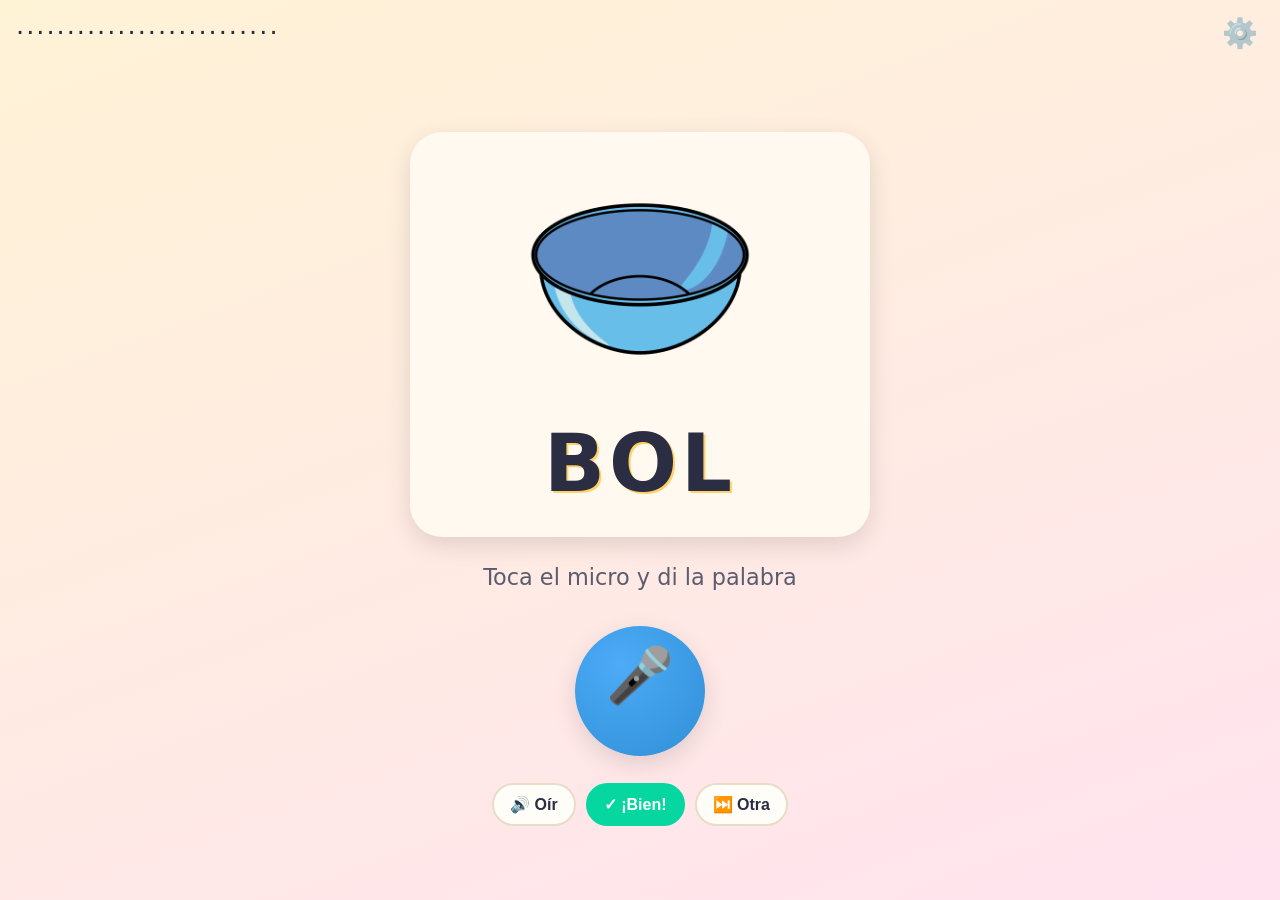
==== index.html @ 7efc0e37 "v4" ====
<!DOCTYPE html>
<html lang="es">
<head>
  <meta charset="UTF-8" />
  <meta name="viewport" content="width=device-width, initial-scale=1.0, maximum-scale=1.0, user-scalable=no, viewport-fit=cover" />
  <meta name="theme-color" content="#ffd166" />
  <title>El juego de hablar de Daniela</title>
  <link rel="manifest" href="manifest.json" />
  <link rel="apple-touch-icon" href="img/icono-192.png" />
  <link rel="stylesheet" href="css/estilos.css" />
</head>
<body>

  <!-- ===================== CABECERA ===================== -->
  <header class="cabecera">
    <div id="estrellas" class="estrellas">·····</div>
    <button id="boton-ajustes" class="icono-ajustes" aria-label="Ajustes para el adulto">⚙️</button>
  </header>

  <!-- ===================== JUEGO ===================== -->
  <main class="juego">
    <div id="tarjeta" class="tarjeta">
      <img id="pictograma" class="pictograma" src="" alt="" />
      <div id="palabra" class="palabra">SOL</div>
    </div>

    <p id="estado" class="estado">Toca el micro y di la palabra</p>

    <button id="boton-mic" class="boton-mic" aria-label="Hablar">
      <span class="mic-emoji">🎤</span>
      <span class="ondas"></span>
    </button>

    <!-- Botones pequeños para el adulto (siempre visibles, abajo) -->
    <div class="barra-adulto">
      <button id="boton-oir" class="mini" aria-label="Oír la palabra">🔊 Oír</button>
      <button id="boton-correcto" class="mini verde" aria-label="Lo dijo bien">✓ ¡Bien!</button>
      <button id="boton-saltar" class="mini" aria-label="Siguiente">⏭️ Otra</button>
    </div>
  </main>

  <!-- ===================== CELEBRACIÓN ===================== -->
  <div id="feedback" class="feedback">🎉</div>

  <!-- ===================== RECOMPENSA: GLOBO ===================== -->
  <div id="globo-capa" class="globo-capa">
    <div id="globo-vuelo" class="globo-vuelo">
      <button id="globo" class="globo" aria-label="Explota el globo">🎈</button>
    </div>
  </div>

  <!-- ===================== PANEL DEL ADULTO ===================== -->
  <aside id="panel" class="panel">
    <div class="panel-contenido">
      <div class="panel-cabecera">
        <h2>Ajustes (para papá)</h2>
        <button id="cerrar-panel" class="cerrar" aria-label="Cerrar">✕</button>
      </div>

      <h3>✨ Diversión máxima</h3>
      <div id="opciones-diversion" class="opciones"></div>

      <h3>Modo de juego</h3>
      <div id="opciones-modo" class="opciones"></div>

      <div id="seccion-silabas">
        <h3>Número de sílabas</h3>
        <div id="opciones-silabas" class="opciones"></div>

        <h3>Tipo de sílaba</h3>
        <div id="opciones-tipo" class="opciones"></div>
      </div>

      <div id="seccion-categorias">
        <h3>Campos semánticos</h3>
        <div id="opciones-categoria" class="opciones"></div>
      </div>

      <h3>Nivel de exigencia de la voz</h3>
      <div id="opciones-nivel" class="opciones"></div>

      <p id="aviso-micro" class="aviso"></p>

      <p class="creditos">
        Pictogramas: ARASAAC (arasaac.org) · Autor: Sergio Palao ·
        Gobierno de Aragón · Licencia CC BY-NC-SA.
      </p>
    </div>
  </aside>

  <script type="module" src="js/app.js"></script>
  <script>
    // Registra el service worker (para que funcione sin internet, opcional)
    if ("serviceWorker" in navigator) {
      navigator.serviceWorker.register("sw.js").catch(() => {});
    }
  </script>
</body>
</html>
---- css/estilos.css ----
/* ==========================================================================
   El juego de hablar de Daniela  ·  estilos
   Diseño: pantalla completa, elementos GRANDES, colores alegres, alto contraste.
   ========================================================================== */

:root {
  --amarillo: #ffd166;
  --naranja:  #ff9f43;
  --rosa:     #ff6b9d;
  --verde:    #06d6a0;
  --azul:     #4dabf7;
  --morado:   #b197fc;
  --tinta:    #2b2d42;
  --papel:    #fff9f0;
  --sombra:   0 8px 24px rgba(0, 0, 0, 0.12);
}

* { box-sizing: border-box; -webkit-tap-highlight-color: transparent; }

html, body {
  margin: 0;
  height: 100%;
  font-family: "Comic Sans MS", "Baloo 2", "Trebuchet MS", system-ui, sans-serif;
  background: linear-gradient(160deg, #fff3d6 0%, #ffe3ef 100%);
  color: var(--tinta);
  overflow: hidden;
  user-select: none;
  -webkit-user-select: none;
}

body {
  display: flex;
  flex-direction: column;
  height: 100dvh;
  padding: env(safe-area-inset-top) env(safe-area-inset-right)
           env(safe-area-inset-bottom) env(safe-area-inset-left);
}

/* ---------------------------- Cabecera ---------------------------------- */
.cabecera {
  display: flex;
  align-items: center;
  justify-content: space-between;
  padding: 10px 16px;
  flex: 0 0 auto;
}
.estrellas { font-size: 1.6rem; letter-spacing: 2px; line-height: 1; }
.icono-ajustes {
  font-size: 1.8rem; background: none; border: none; cursor: pointer;
  padding: 6px; border-radius: 50%; opacity: 0.6;
}
.icono-ajustes:active { opacity: 1; transform: scale(0.9); }

/* ---------------------------- Juego ------------------------------------- */
.juego {
  flex: 1 1 auto;
  display: flex;
  flex-direction: column;
  align-items: center;
  justify-content: center;
  gap: clamp(12px, 3vh, 28px);
  padding: 8px 16px 16px;
  min-height: 0;
}

.tarjeta {
  background: var(--papel);
  border-radius: 32px;
  box-shadow: var(--sombra);
  padding: clamp(16px, 3vh, 28px);
  display: flex;
  flex-direction: column;
  align-items: center;
  gap: clamp(8px, 2vh, 18px);
  width: min(90vw, 460px);
  transition: transform 0.25s ease;
}
.tarjeta.acierto {
  animation: saltar 0.6s ease;
  box-shadow: 0 0 0 6px var(--verde), var(--sombra);
}
@keyframes saltar {
  0%, 100% { transform: scale(1); }
  35%      { transform: scale(1.08) rotate(-2deg); }
  70%      { transform: scale(1.04) rotate(2deg); }
}

.pictograma {
  width: min(55vw, 240px);
  height: min(55vw, 240px);
  max-height: 32vh;
  object-fit: contain;
  cursor: pointer;
}

.palabra {
  font-size: clamp(2.8rem, 12vw, 5rem);
  font-weight: 900;
  letter-spacing: 4px;
  color: var(--tinta);
  text-shadow: 2px 2px 0 var(--amarillo);
}

.estado {
  margin: 0;
  font-size: clamp(1rem, 4.5vw, 1.4rem);
  text-align: center;
  min-height: 1.6em;
  color: #5b5d6e;
}

/* ---------------------------- Botón de micrófono ------------------------ */
.boton-mic {
  position: relative;
  width: clamp(96px, 26vw, 130px);
  height: clamp(96px, 26vw, 130px);
  border-radius: 50%;
  border: none;
  background: radial-gradient(circle at 35% 30%, var(--azul), #2f8fd6);
  box-shadow: var(--sombra);
  cursor: pointer;
  display: grid;
  place-items: center;
  flex: 0 0 auto;
}
.boton-mic:active { transform: scale(0.94); }
.mic-emoji { font-size: clamp(2.6rem, 10vw, 3.4rem); }
.boton-mic.escuchando {
  background: radial-gradient(circle at 35% 30%, var(--rosa), #e8447b);
  animation: latido 1s ease-in-out infinite;
}
@keyframes latido {
  0%, 100% { box-shadow: 0 0 0 0 rgba(255, 107, 157, 0.5), var(--sombra); }
  50%      { box-shadow: 0 0 0 22px rgba(255, 107, 157, 0), var(--sombra); }
}

/* ---------------------------- Barra del adulto -------------------------- */
.barra-adulto {
  display: flex;
  gap: 10px;
  flex: 0 0 auto;
  flex-wrap: wrap;
  justify-content: center;
}
.mini {
  font-size: 1rem;
  font-weight: 700;
  padding: 10px 16px;
  border-radius: 999px;
  border: 2px solid #e7ddc9;
  background: #fffdf8;
  color: var(--tinta);
  cursor: pointer;
}
.mini:active { transform: scale(0.95); }
.mini.verde { background: var(--verde); color: #fff; border-color: var(--verde); }

/* ---------------------------- Celebración ------------------------------ */
.feedback {
  position: fixed;
  inset: 0;
  display: grid;
  place-items: center;
  font-size: 40vw;
  pointer-events: none;
  opacity: 0;
  transform: scale(0.4);
  transition: opacity 0.2s, transform 0.2s;
  z-index: 50;
}
.feedback.mostrar {
  opacity: 1;
  transform: scale(1);
  animation: pop 1.5s ease;
}
@keyframes pop {
  0%   { transform: scale(0.3); opacity: 0; }
  20%  { transform: scale(1.1); opacity: 1; }
  80%  { transform: scale(1); opacity: 1; }
  100% { transform: scale(1.3); opacity: 0; }
}

/* ---------------------------- Pista de reintento ----------------------- */
/* El micro parpadea en verde para invitar a hablar otra vez */
.boton-mic.pista {
  background: radial-gradient(circle at 35% 30%, var(--verde), #04a37a);
  animation: invitar 0.9s ease-in-out infinite;
}
@keyframes invitar {
  0%, 100% { transform: scale(1);    box-shadow: 0 0 0 0 rgba(6, 214, 160, 0.6), var(--sombra); }
  50%      { transform: scale(1.08); box-shadow: 0 0 0 18px rgba(6, 214, 160, 0), var(--sombra); }
}
/* La tarjeta hace un pequeño meneo cuando damos la pista */
.tarjeta.anima-pista { animation: menear 0.6s ease; }
@keyframes menear {
  0%, 100% { transform: translateX(0); }
  20%      { transform: translateX(-8px) rotate(-1deg); }
  40%      { transform: translateX(8px) rotate(1deg); }
  60%      { transform: translateX(-6px); }
  80%      { transform: translateX(6px); }
}

/* ---------------------------- Modo diversión máxima -------------------- */
/* La tarjeta se convierte en un globo que flota DESPACIO por la pantalla.
   El movimiento es suave y pequeño para que siga siendo fácil de leer. */
.modo-diversion .juego { background: radial-gradient(circle at 50% 30%, rgba(255,255,255,0.4), transparent 70%); }
.modo-diversion .tarjeta {
  animation: flotar 8s ease-in-out infinite;
  box-shadow: 0 14px 30px rgba(0, 0, 0, 0.16), inset 0 -10px 24px rgba(255, 255, 255, 0.5);
  border-radius: 48% 48% 46% 46% / 50% 50% 46% 46%;  /* forma de globo */
}
/* Cuerda del globo */
.modo-diversion .tarjeta::after {
  content: "";
  position: absolute;
  bottom: -34px;
  left: 50%;
  width: 3px;
  height: 34px;
  background: #d9cdb5;
  transform: translateX(-50%);
  border-radius: 2px;
}
@keyframes flotar {
  0%, 100% { transform: translate(0, 0) rotate(-1.5deg); }
  25%      { transform: translate(10px, -14px) rotate(1.5deg); }
  50%      { transform: translate(-8px, 4px) rotate(-1deg); }
  75%      { transform: translate(6px, -8px) rotate(1.2deg); }
}
/* Al acertar en diversión, el globo (la tarjeta) explota */
.modo-diversion .tarjeta.reventando {
  animation: reventarCarta 0.6s ease forwards;
}
@keyframes reventarCarta {
  0%   { transform: scale(1); }
  35%  { transform: scale(1.15) rotate(2deg); }
  100% { transform: scale(1.6); opacity: 0; }
}

/* ---------------------------- Recompensa: globo ------------------------ */
.globo-capa {
  position: fixed;
  inset: 0;
  z-index: 60;
  opacity: 0;
  pointer-events: none;
  background: radial-gradient(circle at 50% 50%, rgba(255, 233, 180, 0.55), rgba(255, 200, 230, 0.55));
  transition: opacity 0.3s;
}
.globo-capa.activa { opacity: 1; pointer-events: auto; }

/* El CONTENEDOR vuela por la pantalla (translate) … */
.globo-vuelo {
  position: absolute;
  top: 0;
  left: 0;
  --inicio-x: 30vw;
  --fin-x: 60vw;
  animation: volar 6s ease-in-out infinite;
}
.globo-capa.explotada .globo-vuelo { animation-play-state: paused; }

/* … y el GLOBO en sí solo se encarga de explotar (escala) */
.globo {
  border: none;
  background: none;
  cursor: pointer;
  font-size: clamp(90px, 24vw, 170px);
  line-height: 1;
  filter: drop-shadow(0 8px 12px rgba(0, 0, 0, 0.25));
  padding: 10px;
}
@keyframes volar {
  0%   { transform: translate(var(--inicio-x), 86vh) rotate(-6deg); }
  25%  { transform: translate(calc(var(--inicio-x) + 18vw), 50vh) rotate(6deg); }
  50%  { transform: translate(var(--fin-x), 16vh) rotate(-5deg); }
  75%  { transform: translate(calc(var(--fin-x) - 16vw), 48vh) rotate(6deg); }
  100% { transform: translate(var(--inicio-x), 86vh) rotate(-6deg); }
}
.globo.explotando {
  animation: reventar 0.5s ease forwards;
}
@keyframes reventar {
  0%   { transform: scale(1); }
  40%  { transform: scale(1.7); opacity: 1; }
  100% { transform: scale(2.4); opacity: 0; }
}

/* ---------------------------- Panel del adulto ------------------------- */
.panel {
  position: fixed;
  inset: 0;
  background: rgba(43, 45, 66, 0.45);
  display: flex;
  justify-content: flex-end;
  opacity: 0;
  pointer-events: none;
  transition: opacity 0.25s;
  z-index: 100;
}
.panel.abierto { opacity: 1; pointer-events: auto; }
.panel-contenido {
  background: var(--papel);
  width: min(92vw, 420px);
  height: 100%;
  padding: 20px;
  overflow-y: auto;
  box-shadow: -8px 0 30px rgba(0, 0, 0, 0.2);
  transform: translateX(40px);
  transition: transform 0.25s;
}
.panel.abierto .panel-contenido { transform: translateX(0); }
.panel-cabecera { display: flex; justify-content: space-between; align-items: center; }
.panel-cabecera h2 { margin: 0; font-size: 1.4rem; }
.cerrar { font-size: 1.4rem; background: none; border: none; cursor: pointer; padding: 8px; }
.panel h3 { margin: 22px 0 10px; font-size: 1.05rem; color: #6b6d80; }

.opciones { display: flex; flex-wrap: wrap; gap: 10px; }
.chip {
  display: flex;
  flex-direction: column;
  align-items: flex-start;
  font-size: 1rem;
  font-weight: 700;
  padding: 12px 16px;
  border-radius: 16px;
  border: 2px solid #e7ddc9;
  background: #fffdf8;
  color: var(--tinta);
  cursor: pointer;
  text-align: left;
}
.chip small { font-weight: 400; font-size: 0.8rem; color: #8a8c9b; }
.chip.activo { background: var(--amarillo); border-color: var(--naranja); }
.chip:disabled { opacity: 0.45; cursor: not-allowed; }

.aviso {
  margin-top: 20px;
  padding: 12px 14px;
  background: #fff3d6;
  border-radius: 14px;
  font-size: 0.95rem;
  line-height: 1.4;
}
.creditos { margin-top: 24px; font-size: 0.75rem; color: #9a9cae; line-height: 1.5; }
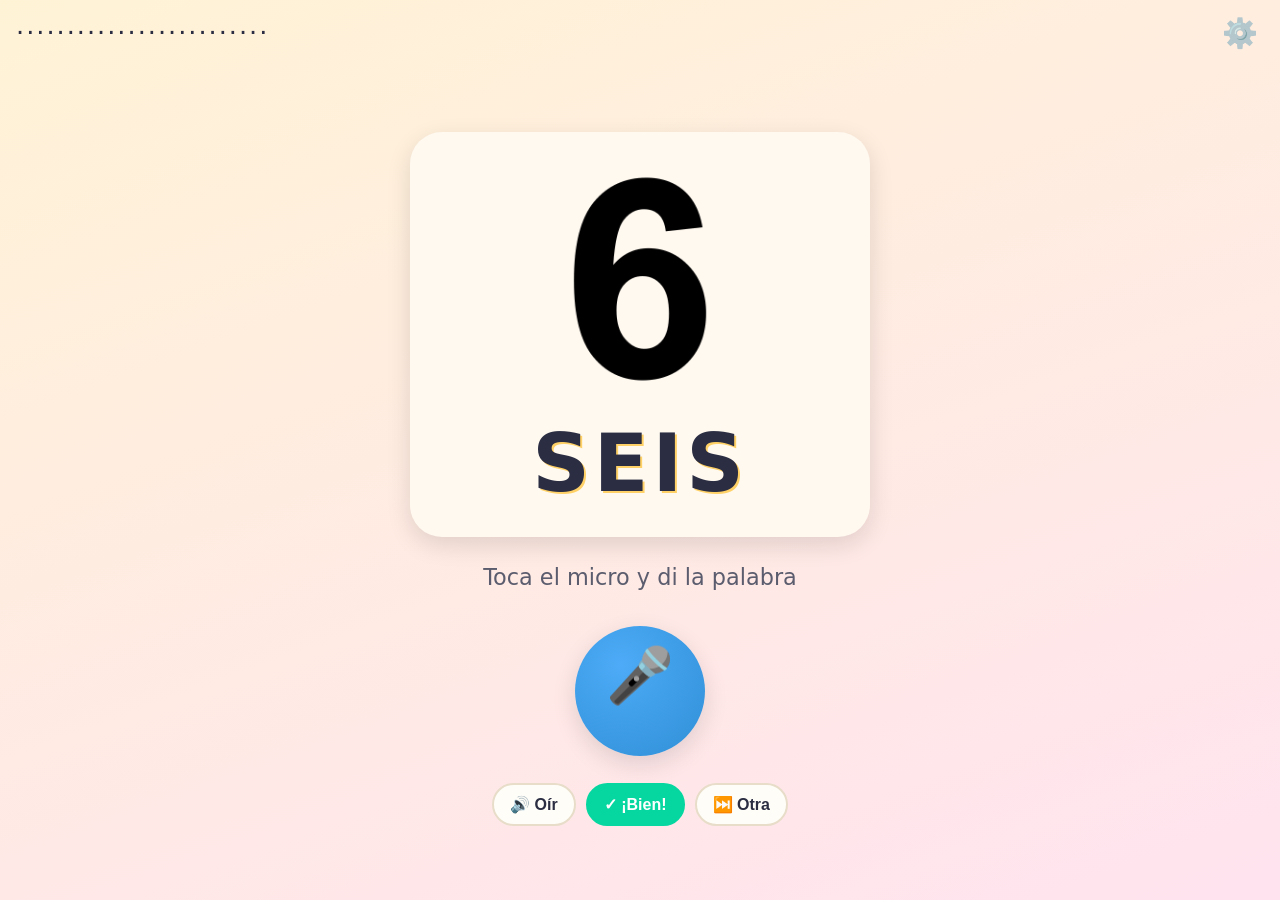
==== commit ec81c884: "v5" ====
--- a/index.html
+++ b/index.html
@@ -25,6 +25,9 @@
     </div>
 
     <p id="estado" class="estado">Toca el micro y di la palabra</p>
+
+    <!-- Solo visible en "Por sonidos": activar/desactivar el sonido modelo -->
+    <button id="boton-sonido" class="toggle-sonido" hidden>🔊 Sonido: sí</button>
 
     <button id="boton-mic" class="boton-mic" aria-label="Hablar">
       <span class="mic-emoji">🎤</span>
@@ -76,6 +79,18 @@
         <div id="opciones-categoria" class="opciones"></div>
       </div>
 
+      <div id="seccion-fonemas">
+        <h3>Sonidos (fonemas)</h3>
+        <p class="aviso-pequeno">Practica muchas palabras con el mismo sonido (p. ej. la <b>S</b>).</p>
+        <div id="opciones-fonema" class="opciones"></div>
+      </div>
+
+      <h3>Aprendizaje</h3>
+      <div id="opciones-imagen" class="opciones"></div>
+      <div id="opciones-inteligente" class="opciones"></div>
+      <p id="palabras-cuestan" class="aviso"></p>
+      <button id="boton-reset-progreso" class="mini">↺ Reiniciar progreso</button>
+
       <h3>Nivel de exigencia de la voz</h3>
       <div id="opciones-nivel" class="opciones"></div>
 
--- a/css/estilos.css
+++ b/css/estilos.css
@@ -108,6 +108,31 @@
   min-height: 1.6em;
   color: #5b5d6e;
 }
+
+/* Modo SOLO LECTURA / entreno: sin dibujo, la palabra manda */
+.tarjeta.solo-texto {
+  min-height: 26vh;
+  justify-content: center;
+}
+.tarjeta.solo-texto .palabra {
+  font-size: clamp(3.4rem, 17vw, 6.5rem);
+}
+
+/* Botón en pantalla para el sonido modelo (modo "Por sonidos") */
+.toggle-sonido {
+  flex: 0 0 auto;
+  font-size: 1rem;
+  font-weight: 700;
+  padding: 8px 16px;
+  border-radius: 999px;
+  border: 2px solid var(--azul);
+  background: #eaf4ff;
+  color: #2f6ea8;
+  cursor: pointer;
+}
+.toggle-sonido:active { transform: scale(0.95); }
+.toggle-sonido.activo { background: var(--azul); color: #fff; }
+.toggle-sonido[hidden] { display: none; }
 
 /* ---------------------------- Botón de micrófono ------------------------ */
 .boton-mic {
@@ -342,4 +367,5 @@
   font-size: 0.95rem;
   line-height: 1.4;
 }
+.aviso-pequeno { margin: 0 0 10px; font-size: 0.85rem; color: #8a8c9b; line-height: 1.4; }
 .creditos { margin-top: 24px; font-size: 0.75rem; color: #9a9cae; line-height: 1.5; }
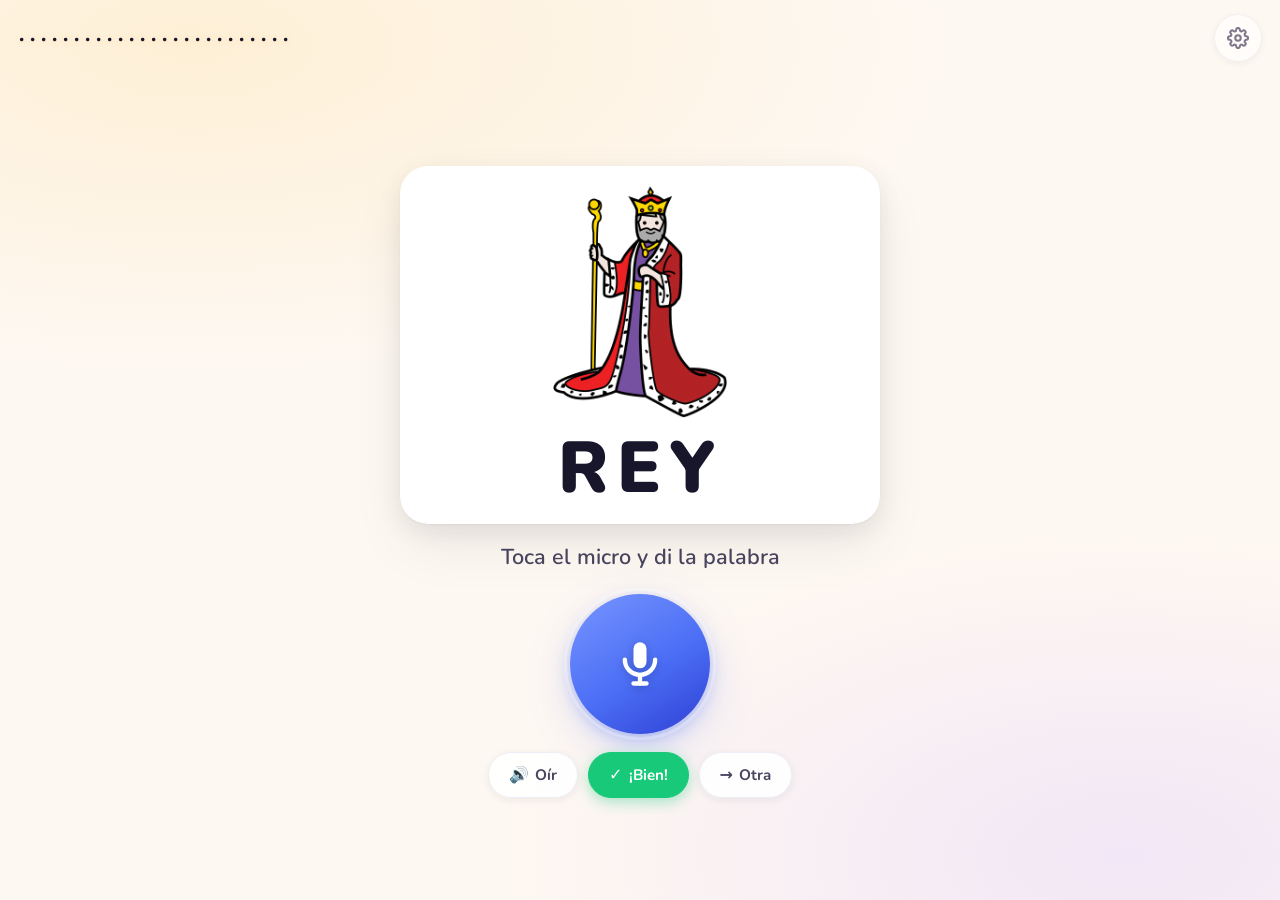
==== commit 4bf83a3b: "premium view" ====
--- a/index.html
+++ b/index.html
@@ -3,24 +3,32 @@
 <head>
   <meta charset="UTF-8" />
   <meta name="viewport" content="width=device-width, initial-scale=1.0, maximum-scale=1.0, user-scalable=no, viewport-fit=cover" />
-  <meta name="theme-color" content="#ffd166" />
+  <meta name="theme-color" content="#FEF8F2" />
   <title>El juego de hablar de Daniela</title>
   <link rel="manifest" href="manifest.json" />
   <link rel="apple-touch-icon" href="img/icono-192.png" />
+  <link rel="preconnect" href="https://fonts.googleapis.com" />
+  <link rel="preconnect" href="https://fonts.gstatic.com" crossorigin />
+  <link href="https://fonts.googleapis.com/css2?family=Nunito:wght@400;600;700;900&display=swap" rel="stylesheet" />
   <link rel="stylesheet" href="css/estilos.css" />
 </head>
 <body>
 
   <!-- ===================== CABECERA ===================== -->
   <header class="cabecera">
-    <div id="estrellas" class="estrellas">·····</div>
-    <button id="boton-ajustes" class="icono-ajustes" aria-label="Ajustes para el adulto">⚙️</button>
+    <div id="estrellas" class="estrellas" aria-label="Puntuación">·····</div>
+    <button id="boton-ajustes" class="icono-ajustes" aria-label="Ajustes para el adulto">
+      <svg width="22" height="22" viewBox="0 0 24 24" fill="none" stroke="currentColor" stroke-width="2.2" stroke-linecap="round" stroke-linejoin="round">
+        <circle cx="12" cy="12" r="3"></circle>
+        <path d="M19.4 15a1.65 1.65 0 0 0 .33 1.82l.06.06a2 2 0 0 1-2.83 2.83l-.06-.06a1.65 1.65 0 0 0-1.82-.33 1.65 1.65 0 0 0-1 1.51V21a2 2 0 0 1-4 0v-.09A1.65 1.65 0 0 0 9 19.4a1.65 1.65 0 0 0-1.82.33l-.06.06a2 2 0 0 1-2.83-2.83l.06-.06A1.65 1.65 0 0 0 4.68 15a1.65 1.65 0 0 0-1.51-1H3a2 2 0 0 1 0-4h.09A1.65 1.65 0 0 0 4.6 9a1.65 1.65 0 0 0-.33-1.82l-.06-.06a2 2 0 0 1 2.83-2.83l.06.06A1.65 1.65 0 0 0 9 4.68a1.65 1.65 0 0 0 1-1.51V3a2 2 0 0 1 4 0v.09a1.65 1.65 0 0 0 1 1.51 1.65 1.65 0 0 0 1.82-.33l.06-.06a2 2 0 0 1 2.83 2.83l-.06.06A1.65 1.65 0 0 0 19.4 9a1.65 1.65 0 0 0 1.51 1H21a2 2 0 0 1 0 4h-.09a1.65 1.65 0 0 0-1.51 1z"></path>
+      </svg>
+    </button>
   </header>
 
   <!-- ===================== JUEGO ===================== -->
   <main class="juego">
     <div id="tarjeta" class="tarjeta">
-      <img id="pictograma" class="pictograma" src="" alt="" />
+      <img id="pictograma" class="pictograma" alt="" />
       <div id="palabra" class="palabra">SOL</div>
     </div>
 
@@ -30,34 +38,47 @@
     <button id="boton-sonido" class="toggle-sonido" hidden>🔊 Sonido: sí</button>
 
     <button id="boton-mic" class="boton-mic" aria-label="Hablar">
-      <span class="mic-emoji">🎤</span>
-      <span class="ondas"></span>
+      <span class="mic-icon" aria-hidden="true">
+        <svg width="44" height="44" viewBox="0 0 24 24" fill="currentColor">
+          <rect x="9" y="2" width="6" height="12" rx="3"/>
+          <path d="M5 10a7 7 0 0 0 14 0" stroke="currentColor" stroke-width="2" fill="none" stroke-linecap="round"/>
+          <line x1="12" y1="17" x2="12" y2="21" stroke="currentColor" stroke-width="2" stroke-linecap="round"/>
+          <line x1="9" y1="21" x2="15" y2="21" stroke="currentColor" stroke-width="2" stroke-linecap="round"/>
+        </svg>
+      </span>
+      <span class="ondas" aria-hidden="true"></span>
     </button>
 
     <!-- Botones pequeños para el adulto (siempre visibles, abajo) -->
     <div class="barra-adulto">
-      <button id="boton-oir" class="mini" aria-label="Oír la palabra">🔊 Oír</button>
-      <button id="boton-correcto" class="mini verde" aria-label="Lo dijo bien">✓ ¡Bien!</button>
-      <button id="boton-saltar" class="mini" aria-label="Siguiente">⏭️ Otra</button>
+      <button id="boton-oir" class="mini" aria-label="Oír la palabra">
+        <span class="mini-icon">🔊</span> Oír
+      </button>
+      <button id="boton-correcto" class="mini verde" aria-label="Lo dijo bien">
+        <span class="mini-icon">✓</span> ¡Bien!
+      </button>
+      <button id="boton-saltar" class="mini" aria-label="Siguiente palabra">
+        <span class="mini-icon">→</span> Otra
+      </button>
     </div>
   </main>
 
   <!-- ===================== CELEBRACIÓN ===================== -->
-  <div id="feedback" class="feedback">🎉</div>
+  <div id="feedback" class="feedback" aria-hidden="true">🎉</div>
 
   <!-- ===================== RECOMPENSA: GLOBO ===================== -->
-  <div id="globo-capa" class="globo-capa">
+  <div id="globo-capa" class="globo-capa" aria-hidden="true">
     <div id="globo-vuelo" class="globo-vuelo">
       <button id="globo" class="globo" aria-label="Explota el globo">🎈</button>
     </div>
   </div>
 
   <!-- ===================== PANEL DEL ADULTO ===================== -->
-  <aside id="panel" class="panel">
+  <aside id="panel" class="panel" role="dialog" aria-label="Ajustes">
     <div class="panel-contenido">
       <div class="panel-cabecera">
         <h2>Ajustes (para papá)</h2>
-        <button id="cerrar-panel" class="cerrar" aria-label="Cerrar">✕</button>
+        <button id="cerrar-panel" class="cerrar" aria-label="Cerrar ajustes">✕</button>
       </div>
 
       <h3>✨ Diversión máxima</h3>
@@ -89,7 +110,7 @@
       <div id="opciones-imagen" class="opciones"></div>
       <div id="opciones-inteligente" class="opciones"></div>
       <p id="palabras-cuestan" class="aviso"></p>
-      <button id="boton-reset-progreso" class="mini">↺ Reiniciar progreso</button>
+      <button id="boton-reset-progreso" class="mini reset">↺ Reiniciar progreso</button>
 
       <h3>Nivel de exigencia de la voz</h3>
       <div id="opciones-nivel" class="opciones"></div>
--- a/css/estilos.css
+++ b/css/estilos.css
@@ -1,300 +1,449 @@
 /* ==========================================================================
-   El juego de hablar de Daniela  ·  estilos
-   Diseño: pantalla completa, elementos GRANDES, colores alegres, alto contraste.
+   El juego de hablar de Daniela  ·  Diseño Premium
+   Usuario: Daniela, 6 años, Síndrome de Down.
+   Principios: elementos MUY grandes · alto contraste · foco único · limpio.
    ========================================================================== */
 
+/* ── Tokens de diseño ──────────────────────────────────────────────────── */
 :root {
-  --amarillo: #ffd166;
-  --naranja:  #ff9f43;
-  --rosa:     #ff6b9d;
-  --verde:    #06d6a0;
-  --azul:     #4dabf7;
-  --morado:   #b197fc;
-  --tinta:    #2b2d42;
-  --papel:    #fff9f0;
-  --sombra:   0 8px 24px rgba(0, 0, 0, 0.12);
-}
-
-* { box-sizing: border-box; -webkit-tap-highlight-color: transparent; }
+  /* Paleta */
+  --bg:         #FEF8F2;
+  --bg-2:       #F8F0FB;
+  --card:       #FFFFFF;
+  --ink:        #18162A;
+  --ink-mid:    #4A4660;
+  --ink-soft:   #8C88A8;
+  --divider:    #EEECF6;
+
+  /* Accents */
+  --blue:       #4B6EF5;
+  --blue-dark:  #2E3FD4;
+  --blue-light: #EEF2FF;
+  --green:      #18C97A;
+  --green-dark: #0F9A5C;
+  --amber:      #F5A623;
+  --pink:       #F24E8B;
+  --pink-dark:  #C4276A;
+
+  /* Sombras */
+  --shadow-card:
+    0 1px 2px rgba(24,22,42,0.04),
+    0 8px 24px rgba(24,22,42,0.08),
+    0 24px 56px rgba(24,22,42,0.06);
+  --shadow-mic-blue:
+    0 6px 16px rgba(75,110,245,0.35),
+    0 16px 48px rgba(75,110,245,0.20);
+  --shadow-mic-pink:
+    0 6px 16px rgba(242,78,139,0.38),
+    0 16px 48px rgba(242,78,139,0.22);
+  --shadow-mic-green:
+    0 6px 16px rgba(24,201,122,0.38),
+    0 16px 48px rgba(24,201,122,0.22);
+  --shadow-btn:
+    0 2px 8px rgba(24,22,42,0.07);
+
+  /* Tipografía */
+  --font: 'Nunito', 'Baloo 2', 'Trebuchet MS', system-ui, sans-serif;
+
+  /* Radio */
+  --r-card: 28px;
+  --r-btn:  999px;
+  --r-chip: 16px;
+}
+
+/* ── Reset base ────────────────────────────────────────────────────────── */
+*, *::before, *::after {
+  box-sizing: border-box;
+  -webkit-tap-highlight-color: transparent;
+}
 
 html, body {
   margin: 0;
   height: 100%;
-  font-family: "Comic Sans MS", "Baloo 2", "Trebuchet MS", system-ui, sans-serif;
-  background: linear-gradient(160deg, #fff3d6 0%, #ffe3ef 100%);
-  color: var(--tinta);
+  font-family: var(--font);
+  background:
+    radial-gradient(ellipse 90% 55% at 15% 5%,  rgba(255,230,180,0.45) 0%, transparent 65%),
+    radial-gradient(ellipse 75% 55% at 88% 95%, rgba(210,190,255,0.30) 0%, transparent 65%),
+    var(--bg);
+  color: var(--ink);
   overflow: hidden;
   user-select: none;
   -webkit-user-select: none;
+  text-rendering: optimizeLegibility;
+  -webkit-font-smoothing: antialiased;
 }
 
 body {
   display: flex;
   flex-direction: column;
   height: 100dvh;
-  padding: env(safe-area-inset-top) env(safe-area-inset-right)
-           env(safe-area-inset-bottom) env(safe-area-inset-left);
-}
-
-/* ---------------------------- Cabecera ---------------------------------- */
+  padding:
+    env(safe-area-inset-top,  0px)
+    env(safe-area-inset-right, 0px)
+    env(safe-area-inset-bottom, 0px)
+    env(safe-area-inset-left,  0px);
+}
+
+/* ── Cabecera ──────────────────────────────────────────────────────────── */
 .cabecera {
   display: flex;
   align-items: center;
   justify-content: space-between;
-  padding: 10px 16px;
+  padding: 14px 18px 10px;
   flex: 0 0 auto;
 }
-.estrellas { font-size: 1.6rem; letter-spacing: 2px; line-height: 1; }
+
+.estrellas {
+  font-size: clamp(1.5rem, 5vw, 2rem);
+  letter-spacing: 4px;
+  line-height: 1;
+  filter: drop-shadow(0 1px 3px rgba(245,166,35,0.28));
+}
+
 .icono-ajustes {
-  font-size: 1.8rem; background: none; border: none; cursor: pointer;
-  padding: 6px; border-radius: 50%; opacity: 0.6;
-}
-.icono-ajustes:active { opacity: 1; transform: scale(0.9); }
-
-/* ---------------------------- Juego ------------------------------------- */
+  width: 48px;
+  height: 48px;
+  background: rgba(255,255,255,0.80);
+  border: 1.5px solid rgba(24,22,42,0.07);
+  cursor: pointer;
+  border-radius: 50%;
+  display: grid;
+  place-items: center;
+  color: var(--ink-mid);
+  box-shadow: var(--shadow-btn);
+  backdrop-filter: blur(10px);
+  -webkit-backdrop-filter: blur(10px);
+  transition: transform 0.25s cubic-bezier(0.34,1.56,0.64,1), opacity 0.2s;
+  opacity: 0.72;
+}
+.icono-ajustes:active {
+  opacity: 1;
+  transform: scale(0.88) rotate(36deg);
+}
+
+/* ── Zona de juego ─────────────────────────────────────────────────────── */
 .juego {
   flex: 1 1 auto;
   display: flex;
   flex-direction: column;
   align-items: center;
   justify-content: center;
-  gap: clamp(12px, 3vh, 28px);
-  padding: 8px 16px 16px;
+  gap: clamp(8px, 2vh, 22px);
+  padding: 4px 18px 12px;
   min-height: 0;
-}
-
+  overflow: hidden;
+}
+
+/* ── Tarjeta principal ─────────────────────────────────────────────────── */
 .tarjeta {
-  background: var(--papel);
-  border-radius: 32px;
-  box-shadow: var(--sombra);
-  padding: clamp(16px, 3vh, 28px);
+  background: var(--card);
+  border-radius: var(--r-card);
+  box-shadow: var(--shadow-card);
+  padding: clamp(12px, 2.2vh, 28px) clamp(14px, 4vw, 32px);
   display: flex;
   flex-direction: column;
   align-items: center;
-  gap: clamp(8px, 2vh, 18px);
-  width: min(90vw, 460px);
-  transition: transform 0.25s ease;
-}
+  gap: clamp(6px, 1.4vh, 14px);
+  width: min(90vw, 480px);
+  position: relative;
+  overflow: visible;
+  transition:
+    transform 0.3s cubic-bezier(0.34,1.56,0.64,1),
+    box-shadow 0.3s ease;
+}
+
 .tarjeta.acierto {
-  animation: saltar 0.6s ease;
-  box-shadow: 0 0 0 6px var(--verde), var(--sombra);
+  animation: saltar 0.65s cubic-bezier(0.34,1.56,0.64,1);
+  box-shadow: 0 0 0 5px var(--green), var(--shadow-card);
 }
 @keyframes saltar {
-  0%, 100% { transform: scale(1); }
-  35%      { transform: scale(1.08) rotate(-2deg); }
-  70%      { transform: scale(1.04) rotate(2deg); }
-}
-
+  0%,100% { transform: scale(1) rotate(0deg); }
+  30%     { transform: scale(1.10) rotate(-2.5deg); }
+  65%     { transform: scale(1.05) rotate(2deg); }
+}
+
+/* ── Pictograma ────────────────────────────────────────────────────────── */
 .pictograma {
-  width: min(55vw, 240px);
-  height: min(55vw, 240px);
-  max-height: 32vh;
+  width:      min(50vw, min(38vh, 240px));
+  height:     min(50vw, min(38vh, 240px));
+  max-height: 26vh;
   object-fit: contain;
   cursor: pointer;
-}
-
+  transition: transform 0.18s cubic-bezier(0.34,1.56,0.64,1);
+  border-radius: 12px;
+}
+.pictograma:active { transform: scale(0.94); }
+
+/* ── Palabra ───────────────────────────────────────────────────────────── */
 .palabra {
-  font-size: clamp(2.8rem, 12vw, 5rem);
+  font-size:   clamp(2.8rem, min(13vw, 8vh), 5.5rem);
   font-weight: 900;
-  letter-spacing: 4px;
-  color: var(--tinta);
-  text-shadow: 2px 2px 0 var(--amarillo);
-}
-
+  letter-spacing: 8px;
+  color: var(--ink);
+  line-height: 1;
+  text-align: center;
+}
+
+/* ── Estado / instrucción ──────────────────────────────────────────────── */
 .estado {
   margin: 0;
-  font-size: clamp(1rem, 4.5vw, 1.4rem);
-  text-align: center;
-  min-height: 1.6em;
-  color: #5b5d6e;
-}
-
-/* Modo SOLO LECTURA / entreno: sin dibujo, la palabra manda */
+  font-size:   clamp(1rem, 4.5vw, 1.35rem);
+  font-weight: 600;
+  text-align:  center;
+  min-height:  1.6em;
+  color:       var(--ink-mid);
+  line-height: 1.4;
+}
+
+/* ── Modo solo texto (sin pictograma) ──────────────────────────────────── */
 .tarjeta.solo-texto {
-  min-height: 26vh;
+  min-height: 24vh;
   justify-content: center;
 }
 .tarjeta.solo-texto .palabra {
-  font-size: clamp(3.4rem, 17vw, 6.5rem);
-}
-
-/* Botón en pantalla para el sonido modelo (modo "Por sonidos") */
+  font-size: clamp(3.8rem, 19vw, 7.5rem);
+}
+
+/* ── Botón sonido modelo (modo fonema) ─────────────────────────────────── */
 .toggle-sonido {
   flex: 0 0 auto;
-  font-size: 1rem;
+  font-size:   0.95rem;
   font-weight: 700;
-  padding: 8px 16px;
-  border-radius: 999px;
-  border: 2px solid var(--azul);
-  background: #eaf4ff;
-  color: #2f6ea8;
-  cursor: pointer;
+  font-family: var(--font);
+  padding:     10px 22px;
+  border-radius: var(--r-btn);
+  border: 2px solid var(--blue);
+  background:  var(--blue-light);
+  color:       var(--blue-dark);
+  cursor:      pointer;
+  transition:  transform 0.15s, background 0.2s, color 0.2s;
 }
 .toggle-sonido:active { transform: scale(0.95); }
-.toggle-sonido.activo { background: var(--azul); color: #fff; }
+.toggle-sonido.activo { background: var(--blue); color: #fff; }
 .toggle-sonido[hidden] { display: none; }
 
-/* ---------------------------- Botón de micrófono ------------------------ */
+/* ── Botón de micrófono ────────────────────────────────────────────────── */
 .boton-mic {
-  position: relative;
-  width: clamp(96px, 26vw, 130px);
-  height: clamp(96px, 26vw, 130px);
+  position:     relative;
+  width:        clamp(96px, min(26vw, 17vh), 140px);
+  height:       clamp(96px, min(26vw, 17vh), 140px);
   border-radius: 50%;
-  border: none;
-  background: radial-gradient(circle at 35% 30%, var(--azul), #2f8fd6);
-  box-shadow: var(--sombra);
-  cursor: pointer;
-  display: grid;
-  place-items: center;
-  flex: 0 0 auto;
-}
-.boton-mic:active { transform: scale(0.94); }
-.mic-emoji { font-size: clamp(2.6rem, 10vw, 3.4rem); }
+  border:       none;
+  background:   linear-gradient(148deg, #7895FF 0%, var(--blue) 55%, var(--blue-dark) 100%);
+  box-shadow:   var(--shadow-mic-blue);
+  cursor:       pointer;
+  display:      grid;
+  place-items:  center;
+  flex:         0 0 auto;
+  color:        #fff;
+  transition:
+    transform 0.22s cubic-bezier(0.34,1.56,0.64,1),
+    box-shadow 0.22s ease,
+    background 0.3s ease;
+}
+.boton-mic:active { transform: scale(0.90); }
+
+.mic-icon {
+  display: flex;
+  align-items: center;
+  justify-content: center;
+}
+.mic-icon svg {
+  width:  clamp(36px, 10vw, 52px);
+  height: clamp(36px, 10vw, 52px);
+  filter: drop-shadow(0 2px 4px rgba(0,0,0,0.20));
+}
+
+/* Anillo de onda (decorativo) */
+.ondas {
+  position: absolute;
+  inset:    -6px;
+  border-radius: 50%;
+  border:   3px solid rgba(255,255,255,0.25);
+  pointer-events: none;
+}
+
+/* Estado escuchando */
 .boton-mic.escuchando {
-  background: radial-gradient(circle at 35% 30%, var(--rosa), #e8447b);
-  animation: latido 1s ease-in-out infinite;
+  background:  linear-gradient(148deg, #FF8FB8 0%, var(--pink) 55%, var(--pink-dark) 100%);
+  box-shadow:  var(--shadow-mic-pink);
+  animation:   latido 1.2s ease-in-out infinite;
 }
 @keyframes latido {
-  0%, 100% { box-shadow: 0 0 0 0 rgba(255, 107, 157, 0.5), var(--sombra); }
-  50%      { box-shadow: 0 0 0 22px rgba(255, 107, 157, 0), var(--sombra); }
-}
-
-/* ---------------------------- Barra del adulto -------------------------- */
+  0%,100% { box-shadow: var(--shadow-mic-pink); }
+  50%     {
+    box-shadow:
+      0 6px 16px rgba(242,78,139,0.38),
+      0 0 0 22px rgba(242,78,139,0);
+  }
+}
+
+/* Estado pista (animando al reintento) */
+.boton-mic.pista {
+  background:  linear-gradient(148deg, #4DFFC0 0%, var(--green) 55%, var(--green-dark) 100%);
+  box-shadow:  var(--shadow-mic-green);
+  animation:   invitar 1s ease-in-out infinite;
+}
+@keyframes invitar {
+  0%,100% { transform: scale(1);    box-shadow: var(--shadow-mic-green); }
+  50%     { transform: scale(1.09); box-shadow: var(--shadow-mic-green), 0 0 0 20px rgba(24,201,122,0); }
+}
+
+/* Meneo de pista en la tarjeta */
+.tarjeta.anima-pista { animation: menear 0.55s ease; }
+@keyframes menear {
+  0%,100% { transform: translateX(0); }
+  18%     { transform: translateX(-9px) rotate(-1.2deg); }
+  40%     { transform: translateX(9px) rotate(1.2deg); }
+  62%     { transform: translateX(-6px); }
+  82%     { transform: translateX(6px); }
+}
+
+/* ── Barra del adulto ──────────────────────────────────────────────────── */
 .barra-adulto {
+  display:         flex;
+  gap:             10px;
+  flex:            0 0 auto;
+  flex-wrap:       wrap;
+  justify-content: center;
+}
+
+.mini {
+  display:       flex;
+  align-items:   center;
+  gap:           6px;
+  font-size:     0.95rem;
+  font-weight:   700;
+  font-family:   var(--font);
+  padding:       11px 20px;
+  border-radius: var(--r-btn);
+  border:        1.5px solid var(--divider);
+  background:    rgba(255,255,255,0.88);
+  color:         var(--ink-mid);
+  cursor:        pointer;
+  backdrop-filter: blur(6px);
+  -webkit-backdrop-filter: blur(6px);
+  box-shadow:    var(--shadow-btn);
+  transition:    transform 0.15s cubic-bezier(0.34,1.56,0.64,1), box-shadow 0.15s;
+}
+.mini:active { transform: scale(0.94); }
+
+.mini.verde {
+  background:  var(--green);
+  color:       #fff;
+  border-color: var(--green);
+  box-shadow:  0 4px 14px rgba(24,201,122,0.38);
+}
+.mini.verde:active { transform: scale(0.94); }
+
+.mini.reset {
   display: flex;
-  gap: 10px;
-  flex: 0 0 auto;
-  flex-wrap: wrap;
-  justify-content: center;
-}
-.mini {
-  font-size: 1rem;
-  font-weight: 700;
-  padding: 10px 16px;
-  border-radius: 999px;
-  border: 2px solid #e7ddc9;
-  background: #fffdf8;
-  color: var(--tinta);
-  cursor: pointer;
-}
-.mini:active { transform: scale(0.95); }
-.mini.verde { background: var(--verde); color: #fff; border-color: var(--verde); }
-
-/* ---------------------------- Celebración ------------------------------ */
+  margin-top: 4px;
+}
+
+.mini-icon { font-size: 1rem; }
+
+/* ── Celebración (overlay) ─────────────────────────────────────────────── */
 .feedback {
-  position: fixed;
-  inset: 0;
-  display: grid;
-  place-items: center;
-  font-size: 40vw;
-  pointer-events: none;
-  opacity: 0;
-  transform: scale(0.4);
-  transition: opacity 0.2s, transform 0.2s;
-  z-index: 50;
+  position:        fixed;
+  inset:           0;
+  display:         grid;
+  place-items:     center;
+  font-size:       40vw;
+  pointer-events:  none;
+  opacity:         0;
+  transform:       scale(0.4);
+  transition:      opacity 0.15s, transform 0.15s;
+  z-index:         50;
 }
 .feedback.mostrar {
-  opacity: 1;
+  opacity:   1;
   transform: scale(1);
-  animation: pop 1.5s ease;
+  animation: pop 1.5s cubic-bezier(0.34,1.56,0.64,1);
 }
 @keyframes pop {
-  0%   { transform: scale(0.3); opacity: 0; }
-  20%  { transform: scale(1.1); opacity: 1; }
-  80%  { transform: scale(1); opacity: 1; }
-  100% { transform: scale(1.3); opacity: 0; }
-}
-
-/* ---------------------------- Pista de reintento ----------------------- */
-/* El micro parpadea en verde para invitar a hablar otra vez */
-.boton-mic.pista {
-  background: radial-gradient(circle at 35% 30%, var(--verde), #04a37a);
-  animation: invitar 0.9s ease-in-out infinite;
-}
-@keyframes invitar {
-  0%, 100% { transform: scale(1);    box-shadow: 0 0 0 0 rgba(6, 214, 160, 0.6), var(--sombra); }
-  50%      { transform: scale(1.08); box-shadow: 0 0 0 18px rgba(6, 214, 160, 0), var(--sombra); }
-}
-/* La tarjeta hace un pequeño meneo cuando damos la pista */
-.tarjeta.anima-pista { animation: menear 0.6s ease; }
-@keyframes menear {
-  0%, 100% { transform: translateX(0); }
-  20%      { transform: translateX(-8px) rotate(-1deg); }
-  40%      { transform: translateX(8px) rotate(1deg); }
-  60%      { transform: translateX(-6px); }
-  80%      { transform: translateX(6px); }
-}
-
-/* ---------------------------- Modo diversión máxima -------------------- */
-/* La tarjeta se convierte en un globo que flota DESPACIO por la pantalla.
-   El movimiento es suave y pequeño para que siga siendo fácil de leer. */
-.modo-diversion .juego { background: radial-gradient(circle at 50% 30%, rgba(255,255,255,0.4), transparent 70%); }
+  0%   { transform: scale(0.25); opacity: 0; }
+  18%  { transform: scale(1.12); opacity: 1; }
+  80%  { transform: scale(1);    opacity: 1; }
+  100% { transform: scale(1.35); opacity: 0; }
+}
+
+/* ── Modo diversión máxima ─────────────────────────────────────────────── */
+.modo-diversion .juego {
+  background: radial-gradient(ellipse 70% 50% at 50% 30%,
+    rgba(255,255,255,0.45), transparent 70%);
+}
 .modo-diversion .tarjeta {
-  animation: flotar 8s ease-in-out infinite;
-  box-shadow: 0 14px 30px rgba(0, 0, 0, 0.16), inset 0 -10px 24px rgba(255, 255, 255, 0.5);
-  border-radius: 48% 48% 46% 46% / 50% 50% 46% 46%;  /* forma de globo */
-}
-/* Cuerda del globo */
+  animation:    flotar 8s ease-in-out infinite;
+  box-shadow:
+    0 20px 56px rgba(24,22,42,0.14),
+    inset 0 -8px 22px rgba(255,255,255,0.45);
+  border-radius: 48% 48% 46% 46% / 50% 50% 46% 46%;
+}
 .modo-diversion .tarjeta::after {
-  content: "";
-  position: absolute;
-  bottom: -34px;
-  left: 50%;
-  width: 3px;
-  height: 34px;
-  background: #d9cdb5;
-  transform: translateX(-50%);
+  content:       "";
+  position:      absolute;
+  bottom:        -36px;
+  left:          50%;
+  width:         3px;
+  height:        36px;
+  background:    #C8C0B0;
+  transform:     translateX(-50%);
   border-radius: 2px;
 }
 @keyframes flotar {
-  0%, 100% { transform: translate(0, 0) rotate(-1.5deg); }
-  25%      { transform: translate(10px, -14px) rotate(1.5deg); }
-  50%      { transform: translate(-8px, 4px) rotate(-1deg); }
-  75%      { transform: translate(6px, -8px) rotate(1.2deg); }
-}
-/* Al acertar en diversión, el globo (la tarjeta) explota */
+  0%,100% { transform: translate(0, 0) rotate(-1.5deg); }
+  25%     { transform: translate(12px, -14px) rotate(1.5deg); }
+  50%     { transform: translate(-9px, 5px) rotate(-1deg); }
+  75%     { transform: translate(7px, -9px) rotate(1.2deg); }
+}
 .modo-diversion .tarjeta.reventando {
   animation: reventarCarta 0.6s ease forwards;
 }
 @keyframes reventarCarta {
   0%   { transform: scale(1); }
-  35%  { transform: scale(1.15) rotate(2deg); }
-  100% { transform: scale(1.6); opacity: 0; }
-}
-
-/* ---------------------------- Recompensa: globo ------------------------ */
+  35%  { transform: scale(1.16) rotate(2.5deg); }
+  100% { transform: scale(1.65); opacity: 0; }
+}
+
+/* ── Recompensa: globo ─────────────────────────────────────────────────── */
 .globo-capa {
-  position: fixed;
-  inset: 0;
-  z-index: 60;
-  opacity: 0;
+  position:       fixed;
+  inset:          0;
+  z-index:        60;
+  opacity:        0;
   pointer-events: none;
-  background: radial-gradient(circle at 50% 50%, rgba(255, 233, 180, 0.55), rgba(255, 200, 230, 0.55));
-  transition: opacity 0.3s;
-}
-.globo-capa.activa { opacity: 1; pointer-events: auto; }
-
-/* El CONTENEDOR vuela por la pantalla (translate) … */
+  background: radial-gradient(ellipse at 50% 50%,
+    rgba(255,240,195,0.55), rgba(255,205,228,0.50));
+  transition: opacity 0.35s ease;
+}
+.globo-capa.activa {
+  opacity:        1;
+  pointer-events: auto;
+}
+
 .globo-vuelo {
-  position: absolute;
-  top: 0;
-  left: 0;
+  position:  absolute;
+  top:       0;
+  left:      0;
   --inicio-x: 30vw;
-  --fin-x: 60vw;
+  --fin-x:    60vw;
   animation: volar 6s ease-in-out infinite;
 }
 .globo-capa.explotada .globo-vuelo { animation-play-state: paused; }
 
-/* … y el GLOBO en sí solo se encarga de explotar (escala) */
 .globo {
-  border: none;
+  border:     none;
   background: none;
-  cursor: pointer;
-  font-size: clamp(90px, 24vw, 170px);
+  cursor:     pointer;
+  font-size:  clamp(90px, 24vw, 170px);
   line-height: 1;
-  filter: drop-shadow(0 8px 12px rgba(0, 0, 0, 0.25));
-  padding: 10px;
-}
+  filter:     drop-shadow(0 12px 18px rgba(0,0,0,0.22));
+  padding:    10px;
+  transition: transform 0.15s;
+}
+.globo:active { transform: scale(0.92); }
+
 @keyframes volar {
   0%   { transform: translate(var(--inicio-x), 86vh) rotate(-6deg); }
   25%  { transform: translate(calc(var(--inicio-x) + 18vw), 50vh) rotate(6deg); }
@@ -311,61 +460,143 @@
   100% { transform: scale(2.4); opacity: 0; }
 }
 
-/* ---------------------------- Panel del adulto ------------------------- */
+/* ── Panel del adulto ──────────────────────────────────────────────────── */
 .panel {
-  position: fixed;
-  inset: 0;
-  background: rgba(43, 45, 66, 0.45);
-  display: flex;
+  position:        fixed;
+  inset:           0;
+  background:      rgba(18,16,32,0.42);
+  backdrop-filter: blur(8px);
+  -webkit-backdrop-filter: blur(8px);
+  display:         flex;
   justify-content: flex-end;
-  opacity: 0;
-  pointer-events: none;
-  transition: opacity 0.25s;
-  z-index: 100;
-}
-.panel.abierto { opacity: 1; pointer-events: auto; }
+  opacity:         0;
+  pointer-events:  none;
+  transition:      opacity 0.28s ease;
+  z-index:         100;
+}
+.panel.abierto {
+  opacity:        1;
+  pointer-events: auto;
+}
+
 .panel-contenido {
-  background: var(--papel);
-  width: min(92vw, 420px);
-  height: 100%;
-  padding: 20px;
-  overflow-y: auto;
-  box-shadow: -8px 0 30px rgba(0, 0, 0, 0.2);
-  transform: translateX(40px);
-  transition: transform 0.25s;
+  background:  var(--card);
+  width:       min(95vw, 440px);
+  height:      100%;
+  padding:     24px 22px 32px;
+  overflow-y:  auto;
+  overscroll-behavior: contain;
+  box-shadow:  -14px 0 50px rgba(18,16,32,0.20);
+  transform:   translateX(52px);
+  transition:  transform 0.30s cubic-bezier(0.25,0.46,0.45,0.94);
+  scrollbar-width: thin;
+  scrollbar-color: var(--divider) transparent;
 }
 .panel.abierto .panel-contenido { transform: translateX(0); }
-.panel-cabecera { display: flex; justify-content: space-between; align-items: center; }
-.panel-cabecera h2 { margin: 0; font-size: 1.4rem; }
-.cerrar { font-size: 1.4rem; background: none; border: none; cursor: pointer; padding: 8px; }
-.panel h3 { margin: 22px 0 10px; font-size: 1.05rem; color: #6b6d80; }
-
-.opciones { display: flex; flex-wrap: wrap; gap: 10px; }
+
+.panel-cabecera {
+  display:     flex;
+  justify-content: space-between;
+  align-items: center;
+  margin-bottom: 6px;
+}
+.panel-cabecera h2 {
+  margin:      0;
+  font-size:   1.6rem;
+  font-weight: 900;
+  color:       var(--ink);
+  letter-spacing: -0.5px;
+}
+
+.cerrar {
+  width:        44px;
+  height:       44px;
+  background:   var(--divider);
+  border:       none;
+  cursor:       pointer;
+  border-radius: 50%;
+  font-size:    1rem;
+  font-weight:  700;
+  display:      grid;
+  place-items:  center;
+  color:        var(--ink-mid);
+  transition:   background 0.15s, transform 0.15s;
+}
+.cerrar:active { background: #DDD9EE; transform: scale(0.92); }
+
+.panel h3 {
+  margin:         22px 0 10px;
+  font-size:      0.72rem;
+  font-weight:    700;
+  letter-spacing: 1.1px;
+  text-transform: uppercase;
+  color:          var(--ink-soft);
+}
+
+/* ── Opciones / chips del panel ────────────────────────────────────────── */
+.opciones {
+  display:   flex;
+  flex-wrap: wrap;
+  gap:       10px;
+}
+
 .chip {
-  display: flex;
-  flex-direction: column;
-  align-items: flex-start;
-  font-size: 1rem;
-  font-weight: 700;
-  padding: 12px 16px;
+  display:         flex;
+  flex-direction:  column;
+  align-items:     flex-start;
+  font-size:       0.97rem;
+  font-weight:     700;
+  font-family:     var(--font);
+  padding:         13px 18px;
+  border-radius:   var(--r-chip);
+  border:          2px solid var(--divider);
+  background:      #F8F7FC;
+  color:           var(--ink);
+  cursor:          pointer;
+  text-align:      left;
+  transition:      transform 0.15s, background 0.15s, border-color 0.15s, color 0.15s;
+}
+.chip small {
+  font-weight: 500;
+  font-size:   0.78rem;
+  color:       var(--ink-soft);
+  margin-top:  3px;
+  line-height: 1.3;
+}
+.chip.activo {
+  background:  var(--blue-light);
+  border-color: var(--blue);
+  color:       var(--blue-dark);
+}
+.chip.activo small { color: var(--blue); opacity: 0.75; }
+.chip:disabled {
+  opacity: 0.38;
+  cursor:  not-allowed;
+}
+.chip:not(:disabled):active { transform: scale(0.96); }
+
+/* ── Avisos ────────────────────────────────────────────────────────────── */
+.aviso {
+  margin-top:  16px;
+  padding:     14px 16px;
+  background:  #FFF8E5;
+  border:      1.5px solid #FFE294;
   border-radius: 16px;
-  border: 2px solid #e7ddc9;
-  background: #fffdf8;
-  color: var(--tinta);
-  cursor: pointer;
-  text-align: left;
-}
-.chip small { font-weight: 400; font-size: 0.8rem; color: #8a8c9b; }
-.chip.activo { background: var(--amarillo); border-color: var(--naranja); }
-.chip:disabled { opacity: 0.45; cursor: not-allowed; }
-
-.aviso {
-  margin-top: 20px;
-  padding: 12px 14px;
-  background: #fff3d6;
-  border-radius: 14px;
-  font-size: 0.95rem;
-  line-height: 1.4;
-}
-.aviso-pequeno { margin: 0 0 10px; font-size: 0.85rem; color: #8a8c9b; line-height: 1.4; }
-.creditos { margin-top: 24px; font-size: 0.75rem; color: #9a9cae; line-height: 1.5; }
+  font-size:   0.9rem;
+  line-height: 1.5;
+  color:       #7A5410;
+}
+.aviso-pequeno {
+  margin:      0 0 10px;
+  font-size:   0.83rem;
+  color:       var(--ink-soft);
+  line-height: 1.45;
+}
+
+/* ── Créditos ──────────────────────────────────────────────────────────── */
+.creditos {
+  margin-top:  32px;
+  font-size:   0.72rem;
+  color:       #B8B4CC;
+  line-height: 1.65;
+}
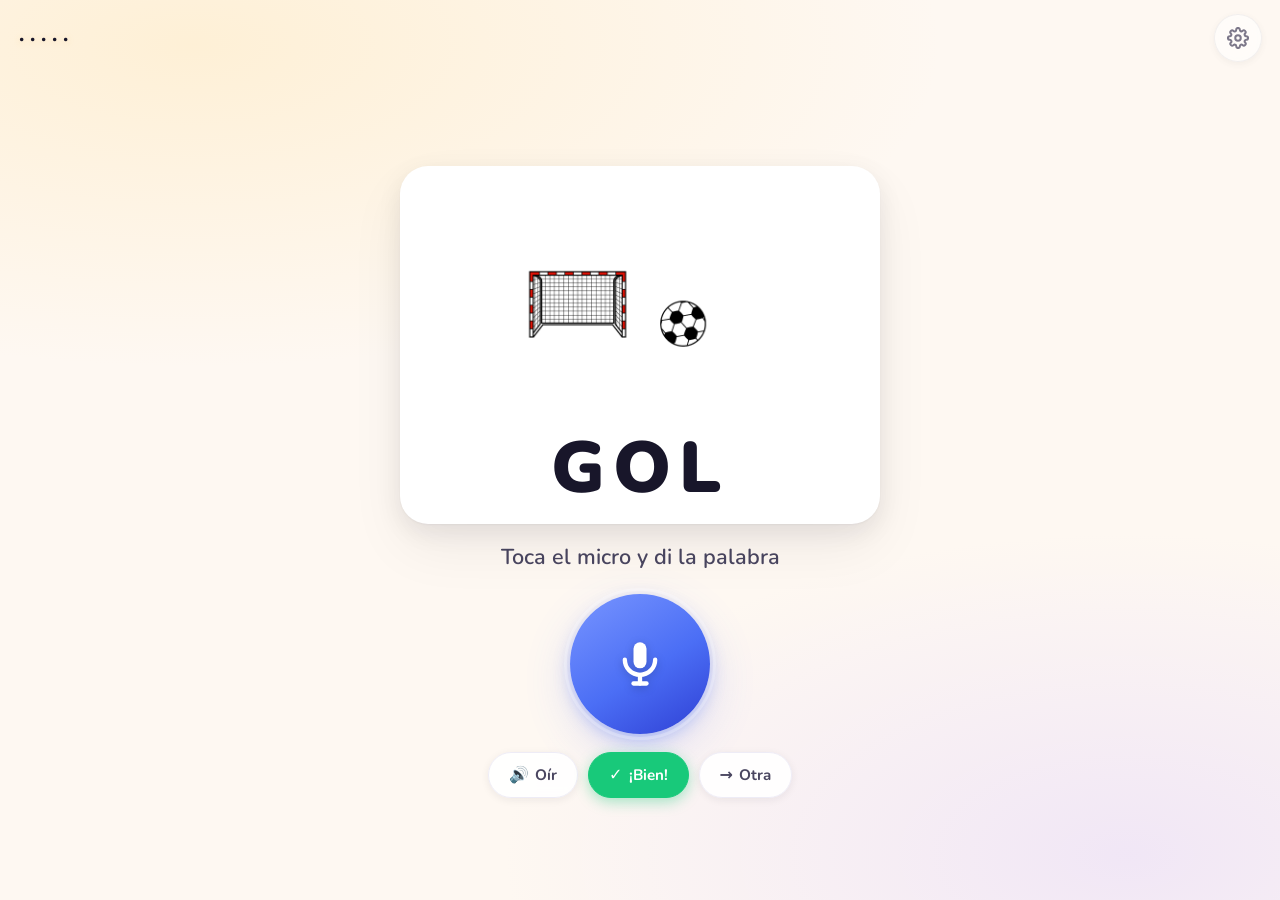
==== commit bb7c19d9: "ult" ====
--- a/index.html
+++ b/index.html
@@ -4,6 +4,9 @@
   <meta charset="UTF-8" />
   <meta name="viewport" content="width=device-width, initial-scale=1.0, maximum-scale=1.0, user-scalable=no, viewport-fit=cover" />
   <meta name="theme-color" content="#FEF8F2" />
+  <meta name="apple-mobile-web-app-capable" content="yes" />
+  <meta name="apple-mobile-web-app-status-bar-style" content="default" />
+  <meta name="apple-mobile-web-app-title" content="Hablar" />
   <title>El juego de hablar de Daniela</title>
   <link rel="manifest" href="manifest.json" />
   <link rel="apple-touch-icon" href="img/icono-192.png" />
@@ -106,11 +109,24 @@
         <div id="opciones-fonema" class="opciones"></div>
       </div>
 
+      <div id="seccion-silabica">
+        <h3>Lectura Silábica</h3>
+        <p class="aviso-pequeno">Practica sílabas sueltas: MA ME MI MO MU… El currículo automático avanza solo cuando las domina.</p>
+        <div id="opciones-silabica"></div>
+      </div>
+
       <h3>Aprendizaje</h3>
       <div id="opciones-imagen" class="opciones"></div>
       <div id="opciones-inteligente" class="opciones"></div>
+      <p id="resumen-progreso" class="resumen"></p>
       <p id="palabras-cuestan" class="aviso"></p>
       <button id="boton-reset-progreso" class="mini reset">↺ Reiniciar progreso</button>
+
+      <h3>Velocidad de la voz</h3>
+      <div id="opciones-velocidad" class="opciones"></div>
+
+      <h3>Premio (globo)</h3>
+      <div id="opciones-recompensa" class="opciones"></div>
 
       <h3>Nivel de exigencia de la voz</h3>
       <div id="opciones-nivel" class="opciones"></div>
--- a/css/estilos.css
+++ b/css/estilos.css
@@ -55,6 +55,7 @@
 *, *::before, *::after {
   box-sizing: border-box;
   -webkit-tap-highlight-color: transparent;
+  touch-action: manipulation;   /* toques instantáneos, sin zoom por doble toque */
 }
 
 html, body {
@@ -67,6 +68,7 @@
     var(--bg);
   color: var(--ink);
   overflow: hidden;
+  overscroll-behavior: none;     /* evita "tirar para refrescar" durante el juego */
   user-select: none;
   -webkit-user-select: none;
   text-rendering: optimizeLegibility;
@@ -98,11 +100,20 @@
   letter-spacing: 4px;
   line-height: 1;
   filter: drop-shadow(0 1px 3px rgba(245,166,35,0.28));
+  /* Nunca debe desbordar y tapar el engranaje: se recorta si hace falta */
+  flex: 0 1 auto;
+  min-width: 0;
+  overflow: hidden;
+  white-space: nowrap;
 }
 
 .icono-ajustes {
   width: 48px;
   height: 48px;
+  flex: 0 0 auto;          /* el engranaje siempre conserva su sitio */
+  position: relative;
+  z-index: 2;              /* y siempre queda por encima de las estrellas */
+  margin-left: 12px;
   background: rgba(255,255,255,0.80);
   border: 1.5px solid rgba(24,22,42,0.07);
   cursor: pointer;
@@ -160,6 +171,19 @@
   0%,100% { transform: scale(1) rotate(0deg); }
   30%     { transform: scale(1.10) rotate(-2.5deg); }
   65%     { transform: scale(1.05) rotate(2deg); }
+}
+
+/* Entrada suave del contenido al cambiar de palabra (solo opacidad, para no
+   chocar con la flotación del globo en "diversión máxima") */
+.tarjeta.entra .palabra,
+.tarjeta.entra .pictograma { animation: aparecerContenido 0.3s ease both; }
+@keyframes aparecerContenido {
+  from { opacity: 0; }
+  to   { opacity: 1; }
+}
+@media (prefers-reduced-motion: reduce) {
+  .tarjeta.entra .palabra,
+  .tarjeta.entra .pictograma { animation: none; }
 }
 
 /* ── Pictograma ────────────────────────────────────────────────────────── */
@@ -593,6 +617,33 @@
   line-height: 1.45;
 }
 
+/* Resumen de progreso (para el adulto) */
+.resumen {
+  margin:        14px 0 0;
+  padding:       12px 14px;
+  background:    var(--blue-light);
+  border:        1.5px solid #D7E0FF;
+  border-radius: 14px;
+  font-size:     0.9rem;
+  color:         var(--blue-dark);
+  line-height:   1.5;
+}
+
+/* ── Modo Lectura Silábica ─────────────────────────────────────────────── */
+/* La tarjeta muestra solo la sílaba, sin pictograma, con letra enorme */
+.modo-silabica .tarjeta.solo-texto .palabra {
+  font-size: clamp(5rem, 28vw, 10rem);
+  letter-spacing: 12px;
+}
+
+/* Bloque de progreso del currículo en el panel */
+.aviso-curriculo {
+  font-size: 0.82rem;
+  line-height: 1.9;
+  margin-top: 14px;
+}
+.aviso-curriculo b { font-size: 0.9rem; }
+
 /* ── Créditos ──────────────────────────────────────────────────────────── */
 .creditos {
   margin-top:  32px;
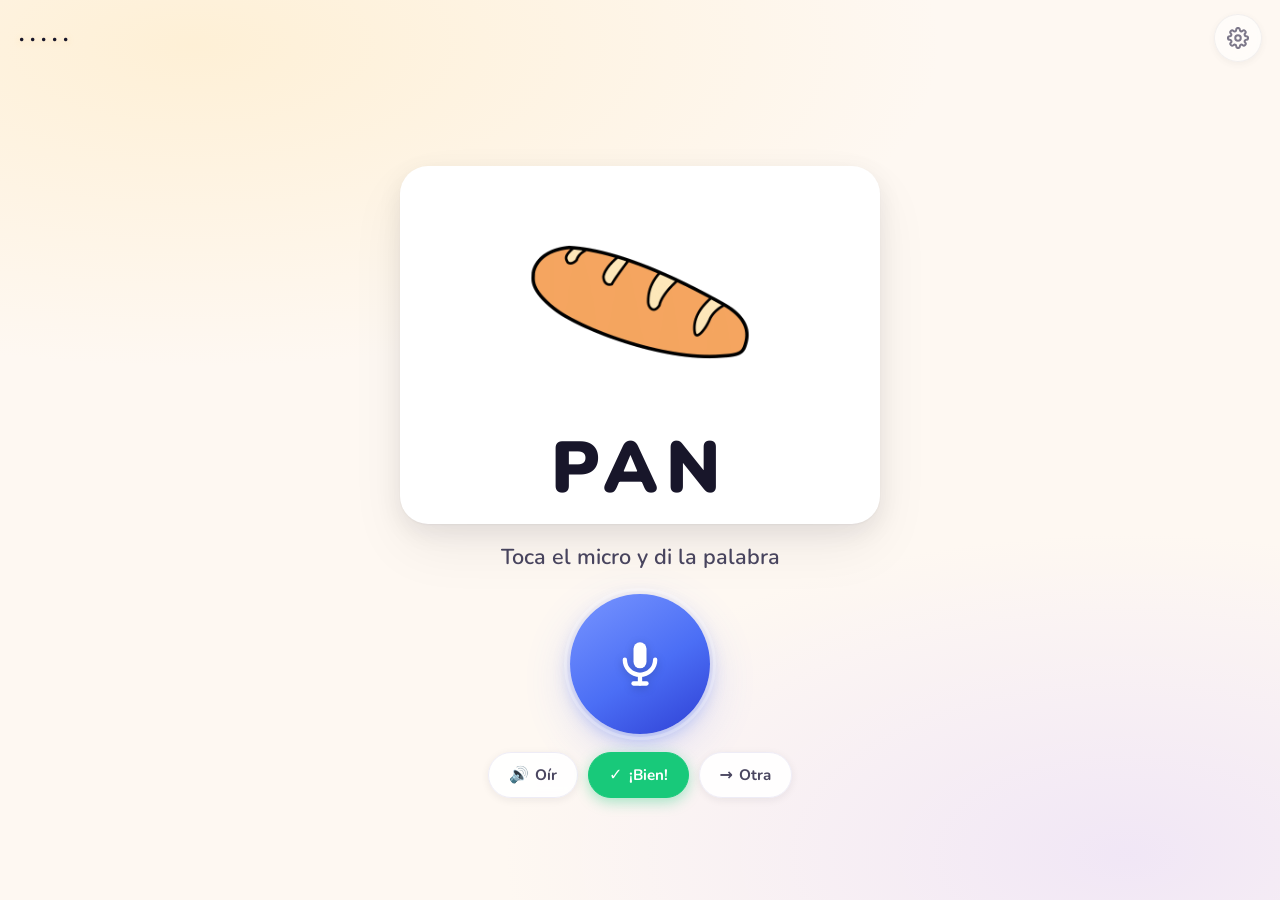
==== commit 905544f9: "palabras" ====
--- a/index.html
+++ b/index.html
@@ -10,9 +10,7 @@
   <title>El juego de hablar de Daniela</title>
   <link rel="manifest" href="manifest.json" />
   <link rel="apple-touch-icon" href="img/icono-192.png" />
-  <link rel="preconnect" href="https://fonts.googleapis.com" />
-  <link rel="preconnect" href="https://fonts.gstatic.com" crossorigin />
-  <link href="https://fonts.googleapis.com/css2?family=Nunito:wght@400;600;700;900&display=swap" rel="stylesheet" />
+  <link rel="preload" href="fonts/nunito-900.woff2" as="font" type="font/woff2" crossorigin />
   <link rel="stylesheet" href="css/estilos.css" />
 </head>
 <body>
@@ -133,6 +131,14 @@
 
       <p id="aviso-micro" class="aviso"></p>
 
+      <h3>Copia de seguridad</h3>
+      <p class="aviso-pequeno">Guarda el progreso de Daniela en un archivo (por si cambias de móvil o se borran los datos del navegador) y vuelve a cargarlo cuando quieras.</p>
+      <div class="opciones">
+        <button id="boton-exportar" class="mini">⬇️ Guardar copia</button>
+        <button id="boton-importar" class="mini">⬆️ Cargar copia</button>
+        <input id="archivo-importar" type="file" accept="application/json,.json" hidden />
+      </div>
+
       <p class="creditos">
         Pictogramas: ARASAAC (arasaac.org) · Autor: Sergio Palao ·
         Gobierno de Aragón · Licencia CC BY-NC-SA.
--- a/css/estilos.css
+++ b/css/estilos.css
@@ -3,6 +3,24 @@
    Usuario: Daniela, 6 años, Síndrome de Down.
    Principios: elementos MUY grandes · alto contraste · foco único · limpio.
    ========================================================================== */
+
+/* ── Fuente Nunito autoalojada (funciona sin internet, carga al instante) ── */
+@font-face {
+  font-family: "Nunito"; font-style: normal; font-weight: 400;
+  font-display: swap; src: url("../fonts/nunito-400.woff2") format("woff2");
+}
+@font-face {
+  font-family: "Nunito"; font-style: normal; font-weight: 600;
+  font-display: swap; src: url("../fonts/nunito-600.woff2") format("woff2");
+}
+@font-face {
+  font-family: "Nunito"; font-style: normal; font-weight: 700;
+  font-display: swap; src: url("../fonts/nunito-700.woff2") format("woff2");
+}
+@font-face {
+  font-family: "Nunito"; font-style: normal; font-weight: 900;
+  font-display: swap; src: url("../fonts/nunito-900.woff2") format("woff2");
+}
 
 /* ── Tokens de diseño ──────────────────────────────────────────────────── */
 :root {
@@ -206,6 +224,7 @@
   color: var(--ink);
   line-height: 1;
   text-align: center;
+  cursor: pointer;   /* tocarla la pronuncia (útil sin dibujo) */
 }
 
 /* ── Estado / instrucción ──────────────────────────────────────────────── */
@@ -392,6 +411,29 @@
   100% { transform: scale(1.35); opacity: 0; }
 }
 
+/* ── Confeti de celebración ────────────────────────────────────────────── */
+.confeti-capa {
+  position: fixed;
+  inset: 0;
+  pointer-events: none;
+  z-index: 55;
+  overflow: hidden;
+}
+.confeti {
+  position: absolute;
+  top: -8vh;
+  line-height: 1;
+  will-change: transform, opacity;
+  animation: caerConfeti 1.6s ease-in forwards;
+}
+@keyframes caerConfeti {
+  0%   { transform: translateY(0) rotate(0deg);      opacity: 1; }
+  100% { transform: translateY(112vh) rotate(420deg); opacity: 0.9; }
+}
+@media (prefers-reduced-motion: reduce) {
+  .confeti-capa { display: none; }
+}
+
 /* ── Modo diversión máxima ─────────────────────────────────────────────── */
 .modo-diversion .juego {
   background: radial-gradient(ellipse 70% 50% at 50% 30%,
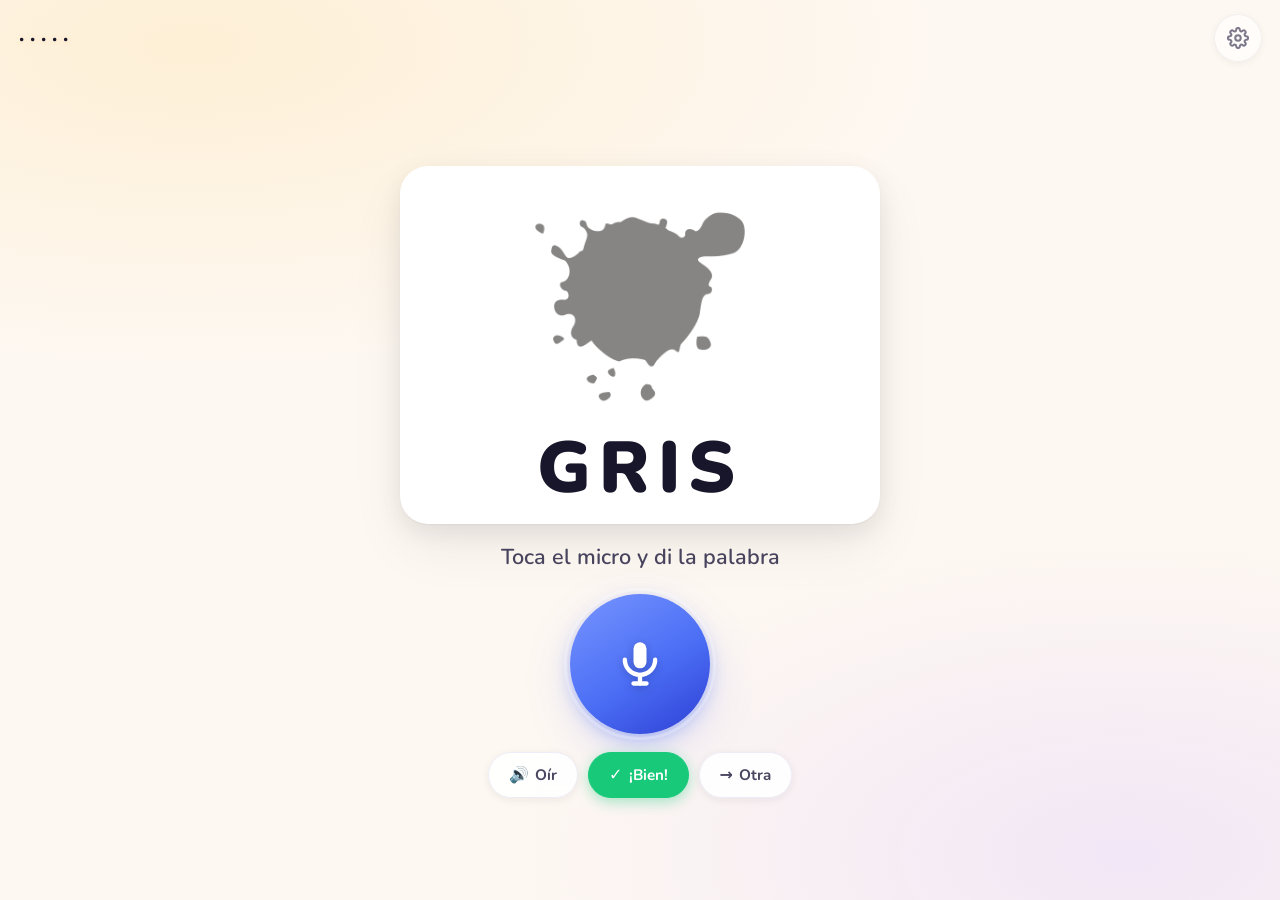
==== commit acb6b4b5: "5" ====
--- a/index.html
+++ b/index.html
@@ -49,6 +49,9 @@
       </span>
       <span class="ondas" aria-hidden="true"></span>
     </button>
+
+    <!-- Piezas de sílabas (solo en modo "Construir la palabra") -->
+    <div id="construir-pool" class="construir-pool" hidden></div>
 
     <!-- Botones pequeños para el adulto (siempre visibles, abajo) -->
     <div class="barra-adulto">
--- a/css/estilos.css
+++ b/css/estilos.css
@@ -283,8 +283,17 @@
     transform 0.22s cubic-bezier(0.34,1.56,0.64,1),
     box-shadow 0.22s ease,
     background 0.3s ease;
+  animation: respiraMic 2.8s ease-in-out infinite;   /* invita a tocarlo */
 }
 .boton-mic:active { transform: scale(0.90); }
+/* Latido suave cuando está en reposo (se anula al escuchar / dar pista) */
+@keyframes respiraMic {
+  0%, 100% { box-shadow: var(--shadow-mic-blue); }
+  50%      { box-shadow: var(--shadow-mic-blue), 0 0 0 12px rgba(75,110,245,0.12); }
+}
+@media (prefers-reduced-motion: reduce) {
+  .boton-mic { animation: none; }
+}
 
 .mic-icon {
   display: flex;
@@ -411,6 +420,67 @@
   100% { transform: scale(1.35); opacity: 0; }
 }
 
+/* ── Modo "Construir la palabra" ───────────────────────────────────────── */
+/* En este modo el micro no se usa: se juega tocando las sílabas */
+.modo-construir #boton-mic { display: none; }
+
+/* Huecos donde se va formando la palabra */
+.modo-construir .palabra { display: flex; gap: 8px; justify-content: center; flex-wrap: wrap; }
+.hueco {
+  display: inline-block;
+  min-width: 1.4em;
+  padding: 0 0.1em;
+  color: #C9C4DC;
+  border-bottom: 5px solid var(--divider);
+  transition: color 0.2s, border-color 0.2s, transform 0.2s;
+}
+.hueco.lleno {
+  color: var(--blue-dark);
+  border-bottom-color: var(--blue);
+  animation: huecoEntra 0.35s cubic-bezier(0.34,1.56,0.64,1);
+}
+@keyframes huecoEntra {
+  0%   { transform: scale(0.4); opacity: 0; }
+  100% { transform: scale(1);   opacity: 1; }
+}
+
+/* Pool de piezas de sílabas */
+.construir-pool {
+  display: flex;
+  flex-wrap: wrap;
+  gap: 12px;
+  justify-content: center;
+  max-width: min(92vw, 520px);
+  flex: 0 0 auto;
+}
+.construir-pool[hidden] { display: none; }
+.silaba-chip {
+  font-family: var(--font);
+  font-size: clamp(1.8rem, 7vw, 2.6rem);
+  font-weight: 900;
+  letter-spacing: 2px;
+  padding: 14px 22px;
+  border-radius: 18px;
+  border: none;
+  color: #fff;
+  background: linear-gradient(148deg, #7895FF 0%, var(--blue) 60%, var(--blue-dark) 100%);
+  box-shadow: 0 6px 16px rgba(75,110,245,0.35);
+  cursor: pointer;
+  transition: transform 0.12s, box-shadow 0.15s, opacity 0.3s;
+}
+.silaba-chip:active { transform: scale(0.92); }
+.silaba-chip.usada {
+  opacity: 0;
+  transform: scale(0.4);
+  pointer-events: none;
+}
+.silaba-chip.mal { animation: chipMal 0.45s ease; }
+@keyframes chipMal {
+  0%,100% { transform: translateX(0); background: linear-gradient(148deg, #7895FF, var(--blue), var(--blue-dark)); }
+  20%     { transform: translateX(-8px) rotate(-3deg); background: linear-gradient(148deg, #ff8fa0, #e8447b); }
+  60%     { transform: translateX(8px) rotate(3deg); }
+}
+
 /* ── Confeti de celebración ────────────────────────────────────────────── */
 .confeti-capa {
   position: fixed;
@@ -436,40 +506,79 @@
 
 /* ── Modo diversión máxima ─────────────────────────────────────────────── */
 .modo-diversion .juego {
-  background: radial-gradient(ellipse 70% 50% at 50% 30%,
-    rgba(255,255,255,0.45), transparent 70%);
-}
+  background: radial-gradient(ellipse 85% 65% at 50% 28%,
+    rgba(255,255,255,0.55), transparent 72%);
+}
+
+/* La tarjeta se convierte en un GLOBO de verdad: color vivo, brillo, forma de
+   globo, nudo y cuerda. El color (--globo-1 / --globo-2) lo pone el JS. */
 .modo-diversion .tarjeta {
-  animation:    flotar 8s ease-in-out infinite;
+  border: none;
+  background:
+    radial-gradient(circle at 32% 22%, rgba(255,255,255,0.95), rgba(255,255,255,0) 26%),
+    radial-gradient(circle at 50% 52%, var(--globo-1, #ff8fb8), var(--globo-2, #e8447b) 122%);
+  border-radius: 50% 50% 49% 49% / 56% 56% 44% 44%;
   box-shadow:
-    0 20px 56px rgba(24,22,42,0.14),
-    inset 0 -8px 22px rgba(255,255,255,0.45);
-  border-radius: 48% 48% 46% 46% / 50% 50% 46% 46%;
-}
+    inset -16px -20px 38px rgba(0,0,0,0.16),
+    inset 16px 16px 32px rgba(255,255,255,0.30),
+    0 26px 52px rgba(0,0,0,0.26);
+  animation: flotarGlobo 6s ease-in-out infinite;
+  overflow: visible;
+}
+/* El nudo del globo (triángulo abajo) */
+.modo-diversion .tarjeta::before {
+  content: "";
+  position: absolute;
+  bottom: -13px; left: 50%;
+  transform: translateX(-50%);
+  width: 0; height: 0;
+  border-left: 11px solid transparent;
+  border-right: 11px solid transparent;
+  border-top: 15px solid var(--globo-2, #e8447b);
+  z-index: -1;
+}
+/* La cuerda del globo, que se balancea */
 .modo-diversion .tarjeta::after {
-  content:       "";
-  position:      absolute;
-  bottom:        -36px;
-  left:          50%;
-  width:         3px;
-  height:        36px;
-  background:    #C8C0B0;
-  transform:     translateX(-50%);
+  content: "";
+  position: absolute;
+  bottom: -58px; left: 50%;
+  width: 2px; height: 46px;
+  transform: translateX(-50%);
+  transform-origin: top center;
+  background: linear-gradient(to bottom, rgba(0,0,0,0.30), rgba(0,0,0,0.08));
   border-radius: 2px;
-}
-@keyframes flotar {
-  0%,100% { transform: translate(0, 0) rotate(-1.5deg); }
-  25%     { transform: translate(12px, -14px) rotate(1.5deg); }
-  50%     { transform: translate(-9px, 5px) rotate(-1deg); }
-  75%     { transform: translate(7px, -9px) rotate(1.2deg); }
-}
+  animation: cuerdaSway 6s ease-in-out infinite;
+}
+/* Texto legible sobre el color del globo */
+.modo-diversion .palabra {
+  color: #fff;
+  text-shadow: 0 2px 8px rgba(0,0,0,0.35);
+}
+.modo-diversion .pictograma {
+  filter: drop-shadow(0 4px 7px rgba(0,0,0,0.25));
+}
+@keyframes flotarGlobo {
+  0%,100% { transform: translate(-6px, 4px)  rotate(-3deg); }
+  25%     { transform: translate(9px, -22px) rotate(3deg); }
+  50%     { transform: translate(-4px, -6px) rotate(-2deg); }
+  75%     { transform: translate(7px, -16px) rotate(2.5deg); }
+}
+@keyframes cuerdaSway {
+  0%,100% { transform: translateX(-50%) rotate(-7deg); }
+  50%     { transform: translateX(-50%) rotate(7deg); }
+}
+/* Al acertar, el globo EXPLOTA de verdad */
 .modo-diversion .tarjeta.reventando {
-  animation: reventarCarta 0.6s ease forwards;
+  animation: reventarCarta 0.55s cubic-bezier(0.5, -0.4, 0.7, 0.5) forwards;
 }
 @keyframes reventarCarta {
-  0%   { transform: scale(1); }
-  35%  { transform: scale(1.16) rotate(2.5deg); }
-  100% { transform: scale(1.65); opacity: 0; }
+  0%   { transform: scale(1)    rotate(0deg);  opacity: 1; }
+  25%  { transform: scale(1.3)  rotate(5deg);  opacity: 1; }
+  100% { transform: scale(0.15) rotate(-12deg); opacity: 0; }
+}
+@media (prefers-reduced-motion: reduce) {
+  .modo-diversion .tarjeta { animation: none; }
+  .modo-diversion .tarjeta::after { animation: none; }
 }
 
 /* ── Recompensa: globo ─────────────────────────────────────────────────── */
@@ -670,6 +779,33 @@
   color:         var(--blue-dark);
   line-height:   1.5;
 }
+/* Mini-gráfica de los últimos 7 días */
+.semana-grafico {
+  display:     flex;
+  align-items: flex-end;
+  gap:         5px;
+  height:      40px;
+  margin-top:  10px;
+}
+.semana-grafico .barra {
+  flex:          1;
+  min-height:    3px;
+  background:    var(--blue);
+  border-radius: 4px 4px 0 0;
+  opacity:       0.85;
+}
+.semana-etiquetas {
+  display: flex;
+  gap:     5px;
+  margin-top: 3px;
+}
+.semana-etiquetas i {
+  flex:       1;
+  text-align: center;
+  font-style: normal;
+  font-size:  0.7rem;
+  color:      var(--ink-soft);
+}
 
 /* ── Modo Lectura Silábica ─────────────────────────────────────────────── */
 /* La tarjeta muestra solo la sílaba, sin pictograma, con letra enorme */
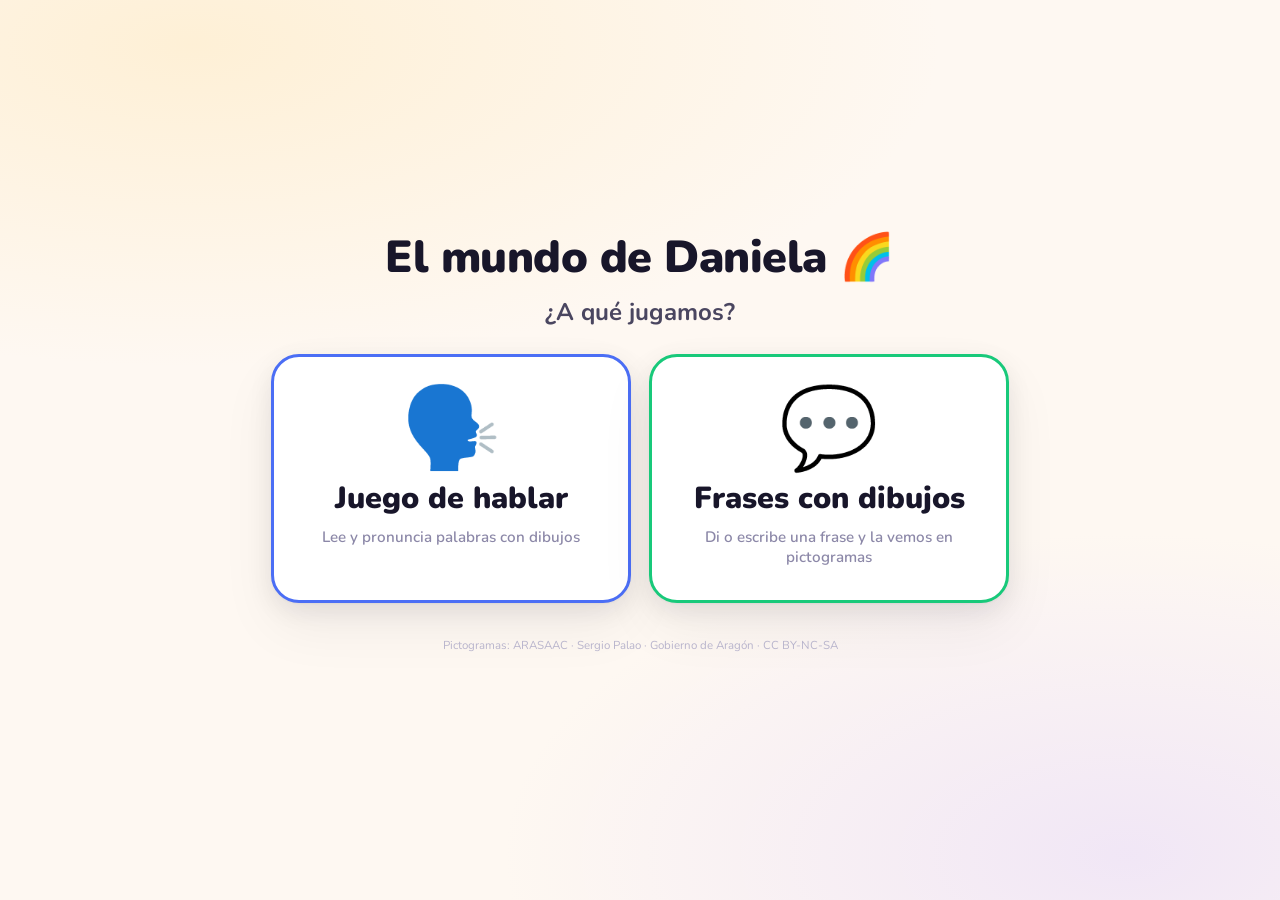
==== commit b538d4db: "dicta" ====
--- a/index.html
+++ b/index.html
@@ -6,152 +6,37 @@
   <meta name="theme-color" content="#FEF8F2" />
   <meta name="apple-mobile-web-app-capable" content="yes" />
   <meta name="apple-mobile-web-app-status-bar-style" content="default" />
-  <meta name="apple-mobile-web-app-title" content="Hablar" />
-  <title>El juego de hablar de Daniela</title>
+  <meta name="apple-mobile-web-app-title" content="Daniela" />
+  <title>Daniela · Inicio</title>
   <link rel="manifest" href="manifest.json" />
   <link rel="apple-touch-icon" href="img/icono-192.png" />
   <link rel="preload" href="fonts/nunito-900.woff2" as="font" type="font/woff2" crossorigin />
   <link rel="stylesheet" href="css/estilos.css" />
 </head>
-<body>
+<body class="pantalla-inicio">
 
-  <!-- ===================== CABECERA ===================== -->
-  <header class="cabecera">
-    <div id="estrellas" class="estrellas" aria-label="Puntuación">·····</div>
-    <button id="boton-ajustes" class="icono-ajustes" aria-label="Ajustes para el adulto">
-      <svg width="22" height="22" viewBox="0 0 24 24" fill="none" stroke="currentColor" stroke-width="2.2" stroke-linecap="round" stroke-linejoin="round">
-        <circle cx="12" cy="12" r="3"></circle>
-        <path d="M19.4 15a1.65 1.65 0 0 0 .33 1.82l.06.06a2 2 0 0 1-2.83 2.83l-.06-.06a1.65 1.65 0 0 0-1.82-.33 1.65 1.65 0 0 0-1 1.51V21a2 2 0 0 1-4 0v-.09A1.65 1.65 0 0 0 9 19.4a1.65 1.65 0 0 0-1.82.33l-.06.06a2 2 0 0 1-2.83-2.83l.06-.06A1.65 1.65 0 0 0 4.68 15a1.65 1.65 0 0 0-1.51-1H3a2 2 0 0 1 0-4h.09A1.65 1.65 0 0 0 4.6 9a1.65 1.65 0 0 0-.33-1.82l-.06-.06a2 2 0 0 1 2.83-2.83l.06.06A1.65 1.65 0 0 0 9 4.68a1.65 1.65 0 0 0 1-1.51V3a2 2 0 0 1 4 0v.09a1.65 1.65 0 0 0 1 1.51 1.65 1.65 0 0 0 1.82-.33l.06-.06a2 2 0 0 1 2.83 2.83l-.06.06A1.65 1.65 0 0 0 19.4 9a1.65 1.65 0 0 0 1.51 1H21a2 2 0 0 1 0 4h-.09a1.65 1.65 0 0 0-1.51 1z"></path>
-      </svg>
-    </button>
-  </header>
+  <main class="inicio">
+    <h1 class="inicio-titulo">El mundo de Daniela 🌈</h1>
+    <p class="inicio-sub">¿A qué jugamos?</p>
 
-  <!-- ===================== JUEGO ===================== -->
-  <main class="juego">
-    <div id="tarjeta" class="tarjeta">
-      <img id="pictograma" class="pictograma" alt="" />
-      <div id="palabra" class="palabra">SOL</div>
+    <div class="inicio-opciones">
+      <a href="juego.html" class="tarjeta-inicio tarjeta-juego">
+        <span class="tarjeta-inicio-emoji">🗣️</span>
+        <span class="tarjeta-inicio-titulo">Juego de hablar</span>
+        <span class="tarjeta-inicio-desc">Lee y pronuncia palabras con dibujos</span>
+      </a>
+
+      <a href="dictapicto.html" class="tarjeta-inicio tarjeta-dicta">
+        <span class="tarjeta-inicio-emoji">💬</span>
+        <span class="tarjeta-inicio-titulo">Frases con dibujos</span>
+        <span class="tarjeta-inicio-desc">Di o escribe una frase y la vemos en pictogramas</span>
+      </a>
     </div>
 
-    <p id="estado" class="estado">Toca el micro y di la palabra</p>
-
-    <!-- Solo visible en "Por sonidos": activar/desactivar el sonido modelo -->
-    <button id="boton-sonido" class="toggle-sonido" hidden>🔊 Sonido: sí</button>
-
-    <button id="boton-mic" class="boton-mic" aria-label="Hablar">
-      <span class="mic-icon" aria-hidden="true">
-        <svg width="44" height="44" viewBox="0 0 24 24" fill="currentColor">
-          <rect x="9" y="2" width="6" height="12" rx="3"/>
-          <path d="M5 10a7 7 0 0 0 14 0" stroke="currentColor" stroke-width="2" fill="none" stroke-linecap="round"/>
-          <line x1="12" y1="17" x2="12" y2="21" stroke="currentColor" stroke-width="2" stroke-linecap="round"/>
-          <line x1="9" y1="21" x2="15" y2="21" stroke="currentColor" stroke-width="2" stroke-linecap="round"/>
-        </svg>
-      </span>
-      <span class="ondas" aria-hidden="true"></span>
-    </button>
-
-    <!-- Piezas de sílabas (solo en modo "Construir la palabra") -->
-    <div id="construir-pool" class="construir-pool" hidden></div>
-
-    <!-- Botones pequeños para el adulto (siempre visibles, abajo) -->
-    <div class="barra-adulto">
-      <button id="boton-oir" class="mini" aria-label="Oír la palabra">
-        <span class="mini-icon">🔊</span> Oír
-      </button>
-      <button id="boton-correcto" class="mini verde" aria-label="Lo dijo bien">
-        <span class="mini-icon">✓</span> ¡Bien!
-      </button>
-      <button id="boton-saltar" class="mini" aria-label="Siguiente palabra">
-        <span class="mini-icon">→</span> Otra
-      </button>
-    </div>
+    <p class="inicio-pie">Pictogramas: ARASAAC · Sergio Palao · Gobierno de Aragón · CC BY-NC-SA</p>
   </main>
 
-  <!-- ===================== CELEBRACIÓN ===================== -->
-  <div id="feedback" class="feedback" aria-hidden="true">🎉</div>
-
-  <!-- ===================== RECOMPENSA: GLOBO ===================== -->
-  <div id="globo-capa" class="globo-capa" aria-hidden="true">
-    <div id="globo-vuelo" class="globo-vuelo">
-      <button id="globo" class="globo" aria-label="Explota el globo">🎈</button>
-    </div>
-  </div>
-
-  <!-- ===================== PANEL DEL ADULTO ===================== -->
-  <aside id="panel" class="panel" role="dialog" aria-label="Ajustes">
-    <div class="panel-contenido">
-      <div class="panel-cabecera">
-        <h2>Ajustes (para papá)</h2>
-        <button id="cerrar-panel" class="cerrar" aria-label="Cerrar ajustes">✕</button>
-      </div>
-
-      <h3>✨ Diversión máxima</h3>
-      <div id="opciones-diversion" class="opciones"></div>
-
-      <h3>Modo de juego</h3>
-      <div id="opciones-modo" class="opciones"></div>
-
-      <div id="seccion-silabas">
-        <h3>Número de sílabas</h3>
-        <div id="opciones-silabas" class="opciones"></div>
-
-        <h3>Tipo de sílaba</h3>
-        <div id="opciones-tipo" class="opciones"></div>
-      </div>
-
-      <div id="seccion-categorias">
-        <h3>Campos semánticos</h3>
-        <div id="opciones-categoria" class="opciones"></div>
-      </div>
-
-      <div id="seccion-fonemas">
-        <h3>Sonidos (fonemas)</h3>
-        <p class="aviso-pequeno">Practica muchas palabras con el mismo sonido (p. ej. la <b>S</b>).</p>
-        <div id="opciones-fonema" class="opciones"></div>
-      </div>
-
-      <div id="seccion-silabica">
-        <h3>Lectura Silábica</h3>
-        <p class="aviso-pequeno">Practica sílabas sueltas: MA ME MI MO MU… El currículo automático avanza solo cuando las domina.</p>
-        <div id="opciones-silabica"></div>
-      </div>
-
-      <h3>Aprendizaje</h3>
-      <div id="opciones-imagen" class="opciones"></div>
-      <div id="opciones-inteligente" class="opciones"></div>
-      <p id="resumen-progreso" class="resumen"></p>
-      <p id="palabras-cuestan" class="aviso"></p>
-      <button id="boton-reset-progreso" class="mini reset">↺ Reiniciar progreso</button>
-
-      <h3>Velocidad de la voz</h3>
-      <div id="opciones-velocidad" class="opciones"></div>
-
-      <h3>Premio (globo)</h3>
-      <div id="opciones-recompensa" class="opciones"></div>
-
-      <h3>Nivel de exigencia de la voz</h3>
-      <div id="opciones-nivel" class="opciones"></div>
-
-      <p id="aviso-micro" class="aviso"></p>
-
-      <h3>Copia de seguridad</h3>
-      <p class="aviso-pequeno">Guarda el progreso de Daniela en un archivo (por si cambias de móvil o se borran los datos del navegador) y vuelve a cargarlo cuando quieras.</p>
-      <div class="opciones">
-        <button id="boton-exportar" class="mini">⬇️ Guardar copia</button>
-        <button id="boton-importar" class="mini">⬆️ Cargar copia</button>
-        <input id="archivo-importar" type="file" accept="application/json,.json" hidden />
-      </div>
-
-      <p class="creditos">
-        Pictogramas: ARASAAC (arasaac.org) · Autor: Sergio Palao ·
-        Gobierno de Aragón · Licencia CC BY-NC-SA.
-      </p>
-    </div>
-  </aside>
-
-  <script type="module" src="js/app.js"></script>
   <script>
-    // Registra el service worker (para que funcione sin internet, opcional)
     if ("serviceWorker" in navigator) {
       navigator.serviceWorker.register("sw.js").catch(() => {});
     }
--- a/css/estilos.css
+++ b/css/estilos.css
@@ -112,6 +112,175 @@
   padding: 14px 18px 10px;
   flex: 0 0 auto;
 }
+.cabecera-izq { display: flex; align-items: center; gap: 10px; min-width: 0; }
+.boton-inicio {
+  flex: 0 0 auto;
+  width: 48px; height: 48px;
+  display: grid; place-items: center;
+  font-size: 1.5rem;
+  text-decoration: none;
+  background: rgba(255,255,255,0.80);
+  border: 1.5px solid rgba(24,22,42,0.07);
+  border-radius: 50%;
+  box-shadow: var(--shadow-btn);
+  backdrop-filter: blur(10px);
+  -webkit-backdrop-filter: blur(10px);
+}
+.boton-inicio:active { transform: scale(0.9); }
+
+/* ════════════════════ PÁGINA DE INICIO (elegir función) ═════════════════ */
+body.pantalla-inicio { overflow-y: auto; }
+.inicio {
+  flex: 1 1 auto;
+  display: flex;
+  flex-direction: column;
+  align-items: center;
+  justify-content: center;
+  text-align: center;
+  gap: 8px;
+  padding: 24px 20px 32px;
+  min-height: 0;
+}
+.inicio-titulo {
+  font-size: clamp(1.8rem, 7vw, 2.8rem);
+  font-weight: 900;
+  margin: 0;
+  color: var(--ink);
+  letter-spacing: -0.5px;
+}
+.inicio-sub {
+  font-size: clamp(1.1rem, 5vw, 1.5rem);
+  font-weight: 700;
+  color: var(--ink-mid);
+  margin: 0 0 18px;
+}
+.inicio-opciones {
+  display: flex;
+  flex-wrap: wrap;
+  gap: 18px;
+  justify-content: center;
+  width: 100%;
+  max-width: 760px;
+}
+.tarjeta-inicio {
+  flex: 1 1 280px;
+  max-width: 360px;
+  display: flex;
+  flex-direction: column;
+  align-items: center;
+  gap: 8px;
+  padding: 32px 22px;
+  border-radius: var(--r-card);
+  background: var(--card);
+  box-shadow: var(--shadow-card);
+  text-decoration: none;
+  color: var(--ink);
+  border: 3px solid transparent;
+  transition: transform 0.18s cubic-bezier(0.34,1.56,0.64,1), box-shadow 0.2s, border-color 0.2s;
+}
+.tarjeta-inicio:active { transform: scale(0.96); }
+.tarjeta-juego  { border-color: var(--blue); }
+.tarjeta-dicta  { border-color: var(--green); }
+.tarjeta-inicio-emoji  { font-size: clamp(3.4rem, 16vw, 5rem); line-height: 1; }
+.tarjeta-inicio-titulo { font-size: clamp(1.4rem, 6vw, 1.9rem); font-weight: 900; }
+.tarjeta-inicio-desc   { font-size: 0.95rem; color: var(--ink-soft); font-weight: 600; line-height: 1.35; }
+.inicio-pie { margin-top: 26px; font-size: 0.72rem; color: #B8B4CC; line-height: 1.5; }
+
+/* ════════════════════ FRASES CON DIBUJOS (Dictapicto) ═══════════════════ */
+.dicta-titulo { font-size: 1.15rem; font-weight: 900; color: var(--ink); }
+.dicta {
+  flex: 1 1 auto;
+  min-height: 0;
+  display: flex;
+  flex-direction: column;
+  gap: 14px;
+  padding: 8px 16px 18px;
+}
+.dicta-resultado {
+  flex: 1 1 auto;
+  min-height: 0;
+  overflow-y: auto;
+  -webkit-overflow-scrolling: touch;
+  display: flex;
+  flex-wrap: wrap;
+  align-content: flex-start;
+  gap: 12px;
+  padding: 14px;
+  background: rgba(255,255,255,0.7);
+  border-radius: var(--r-card);
+  box-shadow: var(--shadow-card);
+}
+.dicta-ayuda {
+  margin: auto;
+  text-align: center;
+  color: var(--ink-mid);
+  font-size: 1.1rem;
+  line-height: 1.5;
+}
+.picto-celda {
+  display: flex;
+  flex-direction: column;
+  align-items: center;
+  gap: 4px;
+  width: clamp(96px, 26vw, 150px);
+}
+.picto-img {
+  width: 100%;
+  aspect-ratio: 1 / 1;
+  display: grid;
+  place-items: center;
+  background: #fff;
+  border-radius: 16px;
+  box-shadow: var(--shadow-btn);
+  overflow: hidden;
+}
+.picto-img img { width: 100%; height: 100%; object-fit: contain; }
+.picto-img.cargando { background: repeating-linear-gradient(45deg, #f4f2fb, #f4f2fb 8px, #eceaf6 8px, #eceaf6 16px); }
+.picto-img.sin-picto::after { content: "❔"; font-size: 2rem; opacity: 0.4; }
+.picto-txt {
+  font-size: clamp(1rem, 4.5vw, 1.4rem);
+  font-weight: 900;
+  text-transform: uppercase;
+  letter-spacing: 1px;
+  color: var(--ink);
+  text-align: center;
+  word-break: break-word;
+}
+body.ocultar-texto .picto-txt { display: none; }
+
+.dicta-entrada { display: flex; gap: 10px; flex: 0 0 auto; }
+.dicta-input {
+  flex: 1 1 auto;
+  min-width: 0;
+  font-family: var(--font);
+  font-size: 1.2rem;
+  font-weight: 700;
+  padding: 14px 18px;
+  border-radius: var(--r-btn);
+  border: 2px solid var(--divider);
+  background: #fff;
+  color: var(--ink);
+  user-select: text;
+  -webkit-user-select: text;
+}
+.dicta-input:focus { outline: none; border-color: var(--blue); }
+.dicta-mic {
+  flex: 0 0 auto;
+  width: 56px; height: 56px;
+  border-radius: 50%;
+  border: none;
+  font-size: 1.6rem;
+  color: #fff;
+  background: linear-gradient(148deg, #7895FF, var(--blue), var(--blue-dark));
+  box-shadow: var(--shadow-mic-blue);
+  cursor: pointer;
+}
+.dicta-mic:active { transform: scale(0.92); }
+.dicta-mic.escuchando {
+  background: linear-gradient(148deg, #FF8FB8, var(--pink), var(--pink-dark));
+  animation: latido 1.2s ease-in-out infinite;
+}
+.dicta-acciones { display: flex; gap: 10px; flex-wrap: wrap; justify-content: center; flex: 0 0 auto; }
 
 .estrellas {
   font-size: clamp(1.5rem, 5vw, 2rem);
